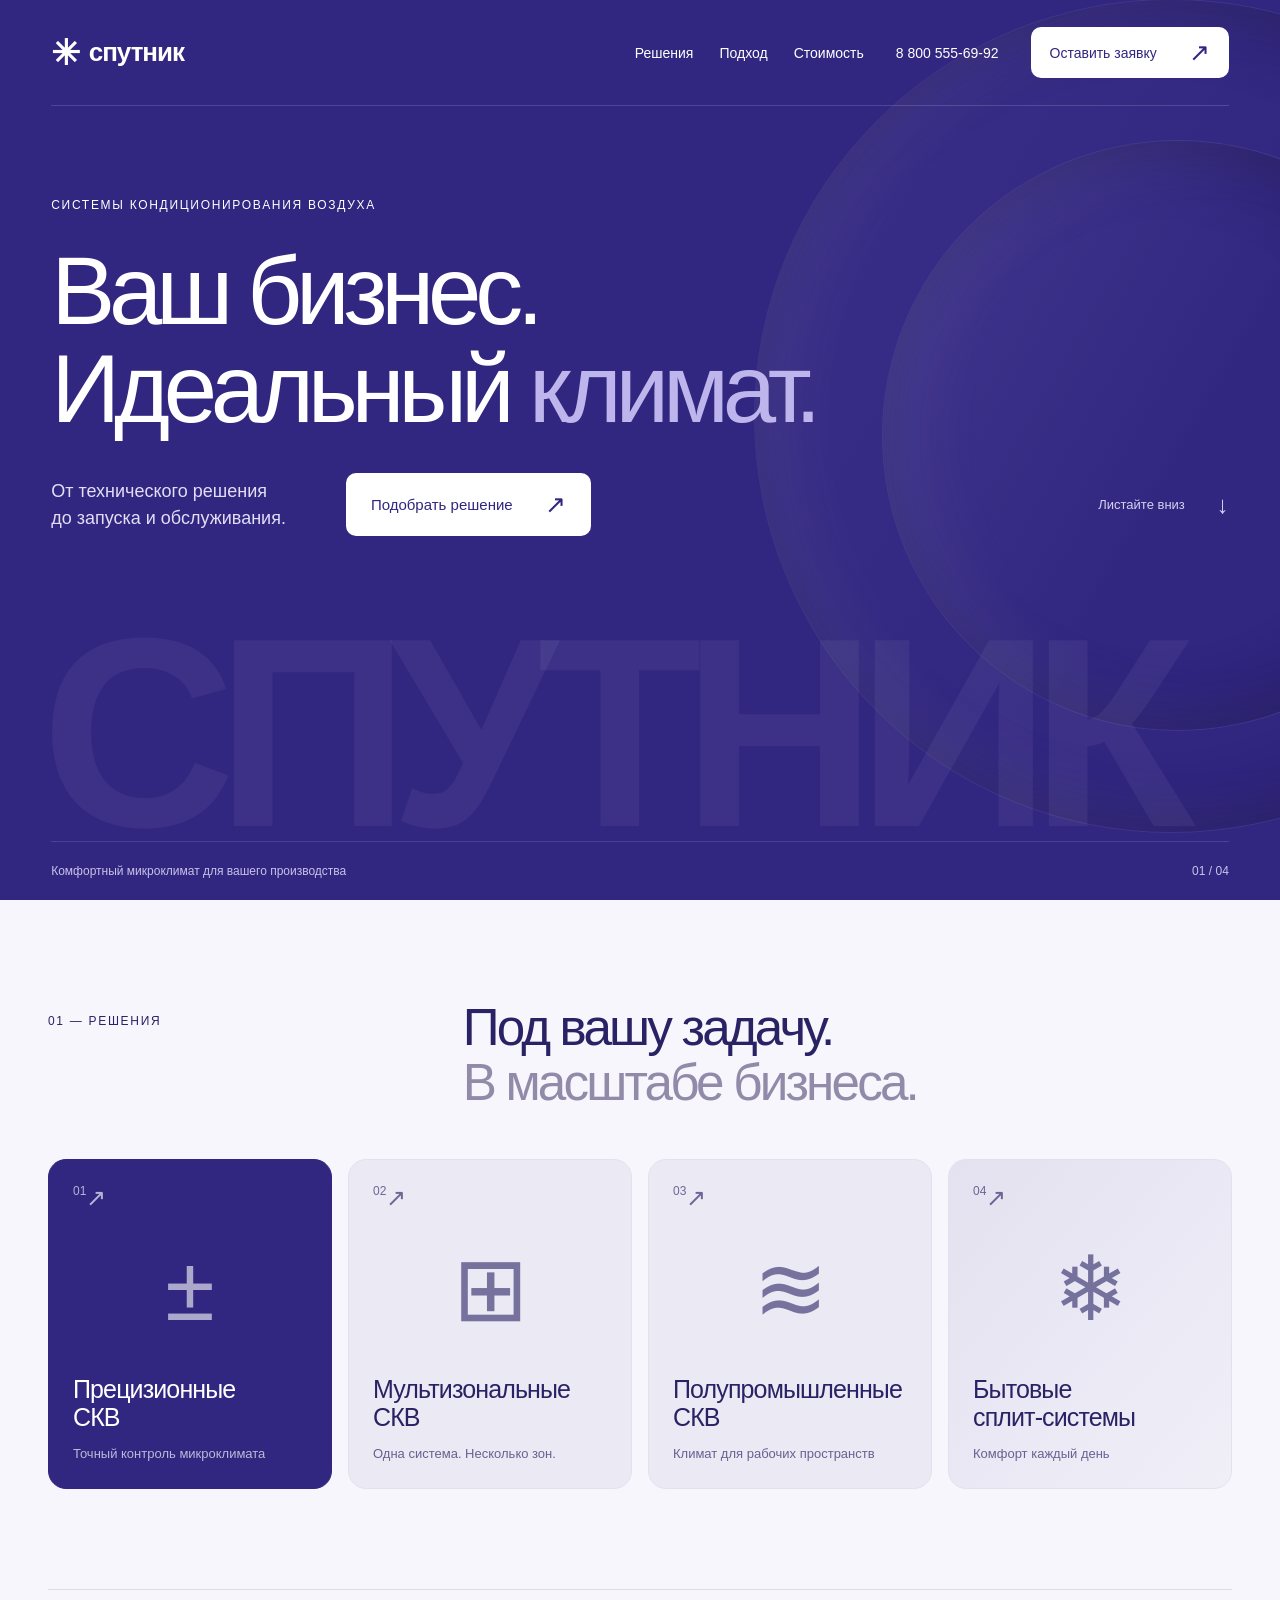
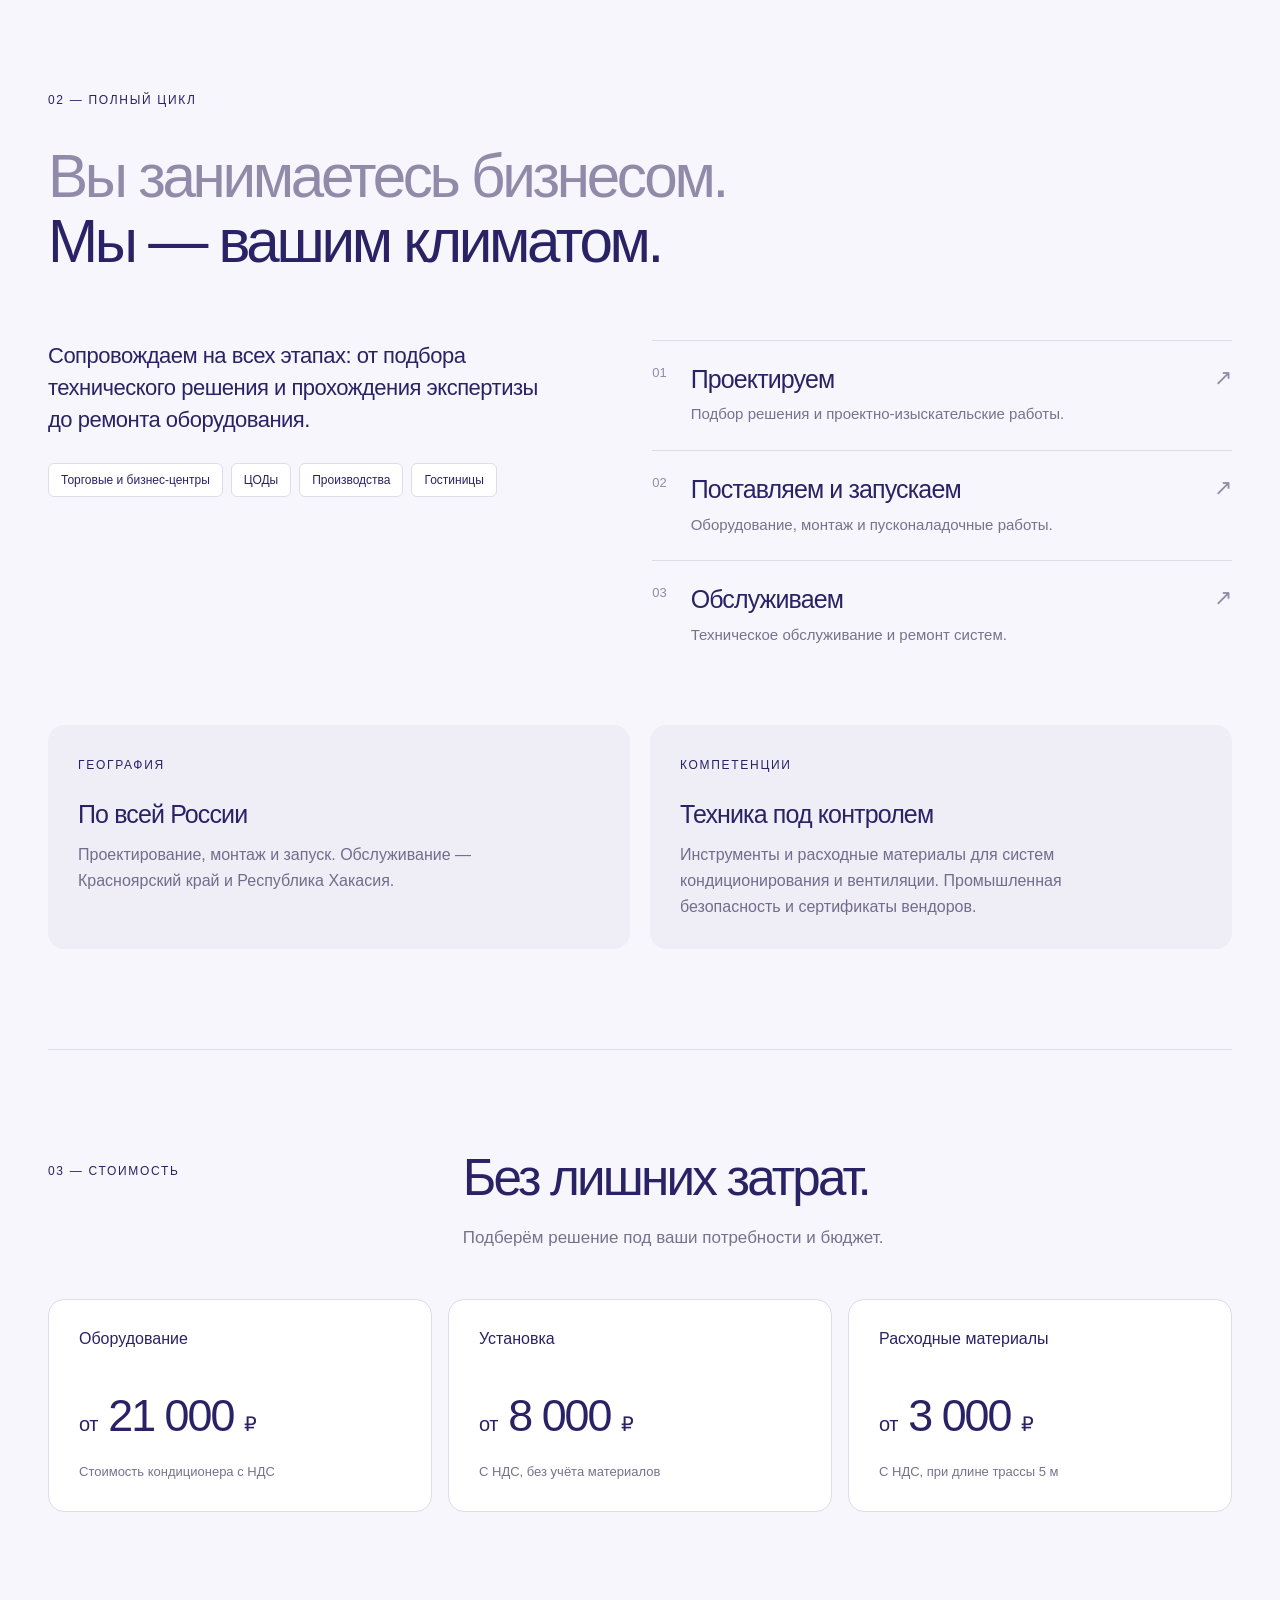
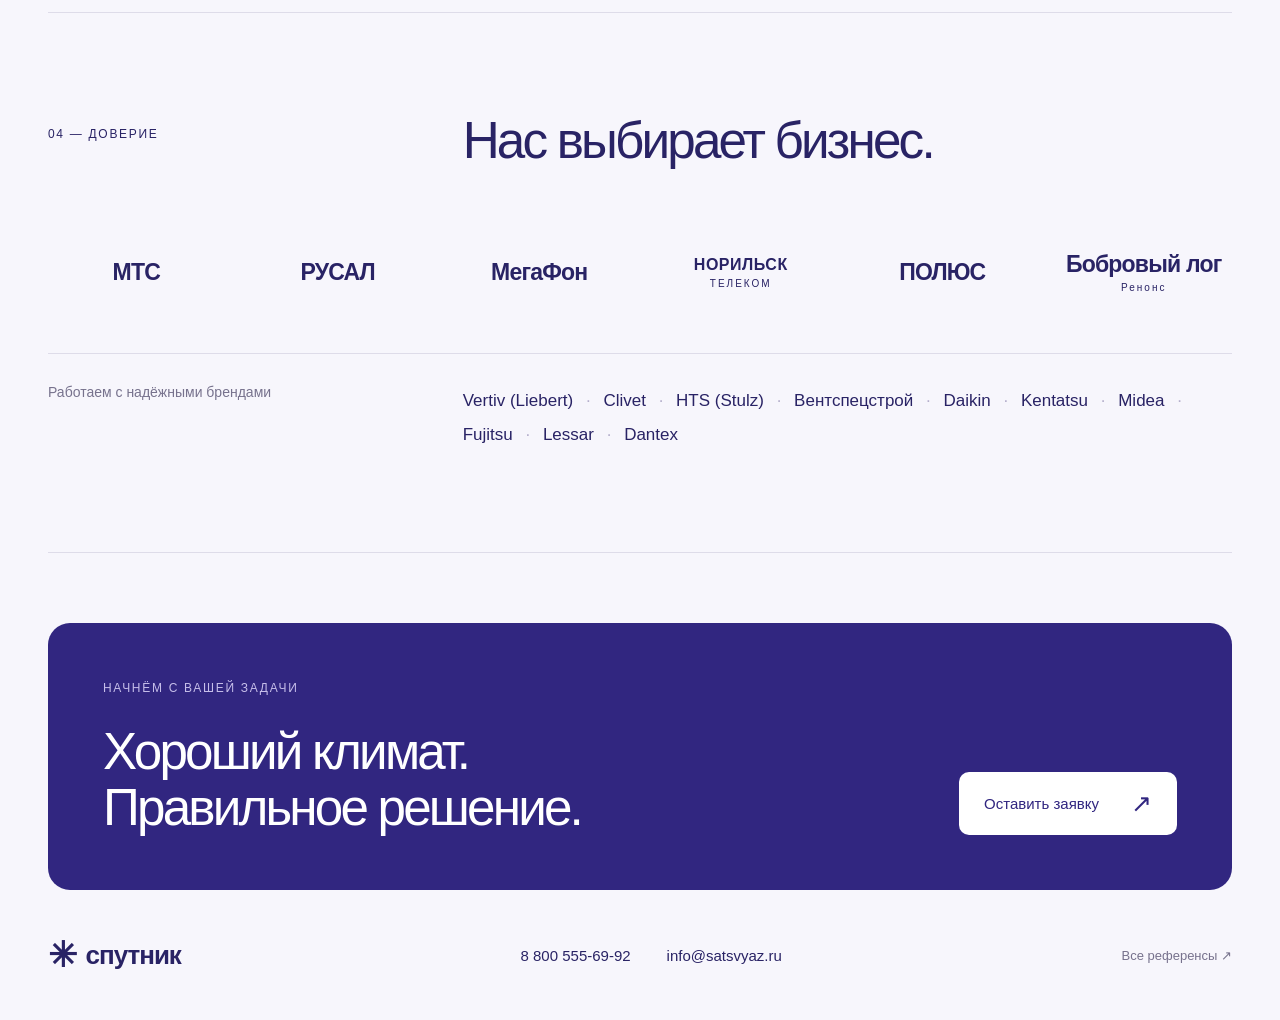
==== reference-1.html @ a4dc2eed "1" ====
<!doctype html>
<html lang="ru">
<head>
  <meta charset="utf-8">
  <meta name="viewport" content="width=device-width, initial-scale=1">
  <meta name="description" content="Спутник — системы кондиционирования для бизнеса. Подбор, проектирование, поставка, монтаж и обслуживание.">
  <title>Спутник — климат для вашего бизнеса</title>
  <link rel="stylesheet" href="reference-1.css">
  <script src="reference-1.js" defer></script>
</head>
<body>
  <div class="scroll-progress" aria-hidden="true"></div>
  <section class="hero" id="top">
    <div class="orb orb-one" aria-hidden="true"></div><div class="orb orb-two" aria-hidden="true"></div>
    <header class="header">
      <a class="logo" href="#top" aria-label="Спутник — начало">✳ <span>спутник</span></a>
      <nav aria-label="Основная навигация"><a href="#solutions">Решения</a><a href="#approach">Подход</a><a href="#prices">Стоимость</a></nav>
      <a class="header-phone" href="tel:88005556992">8 800 555-69-92</a>
      <button class="button button-light header-cta" data-inquiry>Оставить заявку <span>↗</span></button>
    </header>
    <div class="hero-content">
      <div class="eyebrow hero-enter">СИСТЕМЫ КОНДИЦИОНИРОВАНИЯ ВОЗДУХА</div>
      <h1 class="hero-enter">Ваш бизнес.<br>Идеальный <em>климат.</em></h1>
      <div class="hero-bottom hero-enter"><p>От технического решения<br>до запуска и обслуживания.</p><button class="button button-light" data-inquiry>Подобрать решение <span>↗</span></button><a class="scroll-link" href="#solutions">Листайте вниз <span>↓</span></a></div>
    </div>
    <div class="hero-word" aria-hidden="true">СПУТНИК</div>
    <div class="hero-caption"><span>Комфортный микроклимат для вашего производства</span><span>01 / 04</span></div>
  </section>
  <main class="container">
    <section class="section solutions" id="solutions">
      <div class="section-heading reveal"><span class="eyebrow">01 — РЕШЕНИЯ</span><h2>Под вашу задачу.<br><span class="muted">В масштабе бизнеса.</span></h2></div>
      <div class="solutions-grid">
        <button class="solution solution-dark reveal" data-inquiry data-topic="Прецизионные СКВ"><span class="card-top">01 <span>↗</span></span><div class="system-symbol" aria-hidden="true">±</div><div><h3>Прецизионные<br>СКВ</h3><p>Точный контроль микроклимата</p></div></button>
        <button class="solution reveal" data-inquiry data-topic="Мультизональные СКВ"><span class="card-top">02 <span>↗</span></span><div class="system-symbol" aria-hidden="true">⊞</div><div><h3>Мультизональные<br>СКВ</h3><p>Одна система. Несколько зон.</p></div></button>
        <button class="solution reveal" data-inquiry data-topic="Полупромышленные СКВ"><span class="card-top">03 <span>↗</span></span><div class="system-symbol" aria-hidden="true">≋</div><div><h3>Полупромышленные<br>СКВ</h3><p>Климат для рабочих пространств</p></div></button>
        <button class="solution solution-soft reveal" data-inquiry data-topic="Бытовые сплит-системы"><span class="card-top">04 <span>↗</span></span><div class="system-symbol" aria-hidden="true">❄</div><div><h3>Бытовые<br>сплит-системы</h3><p>Комфорт каждый день</p></div></button>
      </div>
    </section>
    <section class="section approach" id="approach">
      <span class="eyebrow reveal">02 — ПОЛНЫЙ ЦИКЛ</span>
      <h2 class="statement reveal"><span class="muted">Вы занимаетесь бизнесом.</span><br>Мы — вашим климатом.</h2>
      <div class="approach-grid">
        <div class="approach-intro reveal"><p>Сопровождаем на всех этапах: от подбора технического решения и прохождения экспертизы до ремонта оборудования.</p><div class="tags"><span>Торговые и бизнес-центры</span><span>ЦОДы</span><span>Производства</span><span>Гостиницы</span></div></div>
        <div class="steps">
          <div class="step reveal"><span>01</span><div><h3>Проектируем</h3><p>Подбор решения и проектно-изыскательские работы.</p></div><span>↗</span></div>
          <div class="step reveal"><span>02</span><div><h3>Поставляем и запускаем</h3><p>Оборудование, монтаж и пусконаладочные работы.</p></div><span>↗</span></div>
          <div class="step reveal"><span>03</span><div><h3>Обслуживаем</h3><p>Техническое обслуживание и ремонт систем.</p></div><span>↗</span></div>
        </div>
      </div>
      <div class="facts-grid"><article class="fact reveal"><span class="eyebrow">ГЕОГРАФИЯ</span><h3>По всей России</h3><p>Проектирование, монтаж и запуск. Обслуживание — Красноярский край и Республика Хакасия.</p></article><article class="fact reveal"><span class="eyebrow">КОМПЕТЕНЦИИ</span><h3>Техника под контролем</h3><p>Инструменты и расходные материалы для систем кондиционирования и вентиляции. Промышленная безопасность и сертификаты вендоров.</p></article></div>
    </section>
    <section class="section prices" id="prices">
      <div class="section-heading reveal"><span class="eyebrow">03 — СТОИМОСТЬ</span><div><h2>Без лишних затрат.</h2><p class="section-description">Подберём решение под ваши потребности и бюджет.</p></div></div>
      <div class="price-grid"><article class="price-card reveal"><span>Оборудование</span><h3><small>от</small> 21 000 <small>₽</small></h3><p>Стоимость кондиционера с НДС</p></article><article class="price-card reveal"><span>Установка</span><h3><small>от</small> 8 000 <small>₽</small></h3><p>С НДС, без учёта материалов</p></article><article class="price-card reveal"><span>Расходные материалы</span><h3><small>от</small> 3 000 <small>₽</small></h3><p>С НДС, при длине трассы 5 м</p></article></div>
    </section>
    <section class="section trust">
      <div class="section-heading reveal"><span class="eyebrow">04 — ДОВЕРИЕ</span><h2>Нас выбирает бизнес.</h2></div>
      <div class="clients reveal" aria-label="Наши клиенты"><span>МТС</span><span>РУСАЛ</span><span>МегаФон</span><span>НОРИЛЬСК<small>ТЕЛЕКОМ</small></span><span>ПОЛЮС</span><span>Бобровый лог<small>Ренонс</small></span></div>
      <div class="brands reveal"><p>Работаем с надёжными брендами</p><div>Vertiv (Liebert) <i>·</i> Clivet <i>·</i> HTS (Stulz) <i>·</i> Вентспецстрой <i>·</i> Daikin <i>·</i> Kentatsu <i>·</i> Midea <i>·</i> Fujitsu <i>·</i> Lessar <i>·</i> Dantex</div></div>
    </section>
    <section class="contact reveal"><div><span class="eyebrow">НАЧНЁМ С ВАШЕЙ ЗАДАЧИ</span><h2>Хороший климат.<br>Правильное решение.</h2></div><button class="button button-light" data-inquiry>Оставить заявку <span>↗</span></button></section>
    <footer><a class="logo" href="#top">✳ <span>спутник</span></a><div><a href="tel:88005556992">8 800 555-69-92</a><a href="mailto:info@satsvyaz.ru">info@satsvyaz.ru</a></div><a class="back" href="index.html">Все референсы ↗</a></footer>
  </main>
  <dialog id="inquiry" aria-labelledby="form-title">
    <button class="close-modal" aria-label="Закрыть форму">×</button>
    <span class="eyebrow">СПУТНИК / ОБРАТНАЯ СВЯЗЬ</span><h2 id="form-title">Обсудим<br>вашу задачу.</h2>
    <p class="form-intro">Оставьте контакты и расскажите, какое решение вам нужно.</p>
    <form id="inquiry-form">
      <label>Ваше имя<input name="name" autocomplete="name" required maxlength="80" placeholder="Как к вам обращаться"></label>
      <label>Телефон<input name="phone" type="tel" autocomplete="tel" required pattern="[+0-9()\s\-]{10,25}" maxlength="25" placeholder="+7 (___) ___-__-__" title="Введите телефон: от 10 до 25 символов, цифры, пробелы, +, скобки или дефис"></label>
      <label>Задача<textarea name="message" rows="2" maxlength="2000" placeholder="Тип объекта, площадь, пожелания"></textarea></label>
      <button class="button button-purple" type="submit">Подготовить заявку <span>↗</span></button>
      <p class="form-note">Откроется почтовая программа с заявкой на info@satsvyaz.ru. Отправьте письмо, чтобы передать её нам.</p>
      <p id="form-status" role="status"></p>
    </form>
  </dialog>
</body>
</html>
---- reference-1.css ----
@font-face{font-family:Helvetica Rus;src:local('HelveticaNeueCyr'),local('Helvetica Neue'),local('Helvetica');font-weight:100 900;font-display:swap}
:root{--blue:#312680;--ink:#292365;--muted:#918ba9;--paper:#f7f6fc;--line:#dedce9;--ease:cubic-bezier(.22,1,.36,1);font-family:'Helvetica Rus',Helvetica,Arial,sans-serif;color:var(--ink);background:var(--paper);font-synthesis:weight}
*{box-sizing:border-box}html{scroll-behavior:smooth;scroll-padding-top:30px}body{margin:0}button,input,textarea{font:inherit}button,a{-webkit-tap-highlight-color:transparent}button{cursor:pointer}a{color:inherit;text-decoration:none}button{color:inherit}h1,h2,h3,p{margin:0}button:focus-visible,a:focus-visible{outline:3px solid #a79be8;outline-offset:6px}::selection{background:#cac3f0;color:var(--blue)}.scroll-progress{position:fixed;inset:0 auto auto 0;height:3px;background:#ada0f9;width:100%;transform:scaleX(0);transform-origin:left;z-index:10;pointer-events:none}.hero{position:relative;isolation:isolate;overflow:hidden;background:var(--blue);color:white;min-height:850px;min-height:max(850px,100svh);padding:0 4vw;display:flex;flex-direction:column}.header{display:flex;align-items:center;gap:32px;padding:27px 0;border-bottom:1px solid #ffffff26;position:relative;z-index:2}.logo{display:inline-flex;align-items:center;gap:10px;font-size:35px;font-weight:700;letter-spacing:-1.5px}.logo>span{font-size:26px;letter-spacing:-1px}.header nav{display:flex;gap:26px;margin-left:auto;font-size:14px}.header nav a{transition:opacity .2s}.header nav a:hover{opacity:.6}.header-phone{font-size:14px;white-space:nowrap}.button{display:inline-flex;align-items:center;justify-content:space-between;gap:32px;min-height:58px;padding:18px 24px;border-radius:10px;border:1px solid transparent;font-size:15px;font-weight:500;transition:transform .4s var(--ease),box-shadow .4s,background .4s}.button span{font-size:25px;line-height:1;transition:transform .4s var(--ease)}.button:hover{transform:translateY(-3px);box-shadow:0 10px 30px #15103f20}.button:hover span{transform:translate(3px,-3px)}.button-light{background:#fff;color:var(--blue)}.button-purple{background:var(--blue);color:white}.header .button{min-height:46px;padding:12px 18px;font-size:14px}.hero-content{position:relative;z-index:1;padding:90px 0 40px}.eyebrow{font-size:12px;letter-spacing:1.7px;font-weight:500;line-height:1.6}.hero h1{font-size:clamp(64px,7.5vw,132px);font-weight:400;line-height:1.02;letter-spacing:-.065em;margin:27px 0 35px}.hero h1 em{font-style:normal;color:#beb5ed}.hero-bottom{display:flex;align-items:center;gap:60px}.hero-bottom p{font-size:18px;line-height:1.5;color:#e2def5}.scroll-link{display:flex;align-items:center;gap:32px;margin-left:auto;font-size:13px;color:#d6d0f0}.scroll-link span{font-size:24px}.hero-word{position:relative;margin:auto -.8vw -1.6vw;font-size:21.1vw;font-weight:700;line-height:.95;letter-spacing:-.075em;color:#ffffff0d;pointer-events:none;white-space:nowrap}.hero-caption{display:flex;justify-content:space-between;font-size:12px;padding:22px 0;color:#c9c2e8;border-top:1px solid #ffffff20}.orb{position:absolute;z-index:-1;border-radius:50%;pointer-events:none;box-shadow:inset 30px 0 70px #ddd8ff15,inset -20px 0 70px #08012470,0 0 0 1px #ffffff12;background:linear-gradient(120deg,#c7bbff12,transparent 55%);animation:float 16s ease-in-out infinite alternate}.orb-one{width:65vw;height:65vw;right:-24vw;top:0}.orb-two{width:46vw;height:46vw;right:-15vw;top:11vw;animation-delay:-8s}.container{max-width:1440px;margin:auto;padding:0 48px}.section{padding:100px 0;border-bottom:1px solid var(--line)}.section-heading{display:grid;grid-template-columns:1fr 2fr;gap:30px;margin-bottom:48px;align-items:start}.section-heading>.eyebrow{padding-top:12px}h2{font-size:clamp(34px,4vw,58px);font-weight:400;letter-spacing:-.055em;line-height:1.08}.muted{color:var(--muted)}.solutions-grid{display:grid;grid-template-columns:repeat(4,1fr);gap:16px}.solution{text-align:left;background:#ebe9f3;border:1px solid #e4e1ef;border-radius:18px;padding:24px;min-width:0;min-height:330px;display:flex;flex-direction:column;justify-content:space-between;transition:transform .6s var(--ease),box-shadow .6s}.solution:hover{transform:translateY(-9px);box-shadow:0 18px 35px #31268015}.solution-dark{background:var(--blue);color:white;border-color:var(--blue)}.solution-soft{background:linear-gradient(130deg,#e4e1f0,#f0eff8)}.card-top{display:flex;justify-content:space-between;font-size:12px;opacity:.65}.card-top span{font-size:24px}.system-symbol{font-size:90px;font-weight:300;line-height:1;opacity:.6;margin:12px 0 20px;transition:transform .8s var(--ease);align-self:center}.solution:hover .system-symbol{transform:rotate(12deg) scale(1.1)}h3{font-weight:400;letter-spacing:-.035em;font-size:25px;line-height:1.15}.solution p{font-size:13px;opacity:.68;line-height:1.5;margin-top:12px}.statement{font-size:clamp(38px,4.7vw,68px);margin:35px 0 65px}.approach-grid{display:grid;grid-template-columns:1fr 1.15fr;gap:100px}.approach-intro>p{font-size:22px;line-height:1.45;letter-spacing:-.5px}.tags{display:flex;flex-wrap:wrap;gap:8px;margin-top:28px}.tags span{border:1px solid var(--line);border-radius:6px;background:white;padding:9px 12px;font-size:12px}.step{display:flex;gap:24px;padding:24px 0;border-top:1px solid var(--line)}.step>span{font-size:13px;color:var(--muted)}.step>span:last-child{margin-left:auto;font-size:22px}.step h3{font-size:25px}.step p{font-size:15px;color:#77728d;line-height:1.5;margin-top:10px}.facts-grid{display:grid;grid-template-columns:1fr 1fr;gap:20px;margin-top:55px}.fact{background:#efedf6;padding:30px;border-radius:16px}.fact h3{margin:24px 0 14px}.fact p{max-width:480px;color:#736d8c;font-size:16px;line-height:1.6}.section-description{color:#77728d;margin-top:20px;font-size:17px;line-height:1.5}.price-grid{display:grid;grid-template-columns:repeat(3,1fr);gap:16px}.price-card{padding:30px;background:white;border:1px solid var(--line);border-radius:16px}.price-card>span{font-size:16px}.price-card h3{font-size:clamp(34px,3.5vw,50px);letter-spacing:-2px;margin:42px 0 20px;white-space:nowrap}.price-card h3 small{font-size:20px;letter-spacing:-.5px;font-weight:400}.price-card p{font-size:13px;color:#77728d;line-height:1.5}.clients{display:grid;grid-template-columns:repeat(6,1fr);gap:25px;align-items:center;padding:35px 0 60px}.clients>span{text-align:center;font-size:23px;font-weight:700;letter-spacing:-.8px}.clients>span:nth-child(4){font-size:16px;letter-spacing:.5px}.clients small{display:block;font-size:10px;letter-spacing:2px;font-weight:400;margin-top:4px}.brands{border-top:1px solid var(--line);padding-top:30px;display:grid;grid-template-columns:1fr 2fr;gap:30px}.brands p{font-size:14px;color:#77728d}.brands>div{font-size:17px;line-height:2}.brands i{font-style:normal;color:#b5afcc;margin:0 8px}.contact{margin:70px 0 0;border-radius:22px;background:var(--blue);color:white;padding:55px;display:flex;align-items:flex-end;justify-content:space-between;gap:30px}.contact h2{margin-top:26px;font-size:clamp(32px,4vw,56px)}.contact .button{flex-shrink:0}.contact .eyebrow{color:#c6bee9}footer{padding:45px 0;display:flex;align-items:center;justify-content:space-between;gap:30px}footer>div{display:flex;gap:36px;font-size:15px}.back{font-size:13px;color:#77728d}dialog{color:var(--ink);border:1px solid var(--line);border-radius:22px;background:var(--paper);padding:42px;width:min(540px,calc(100% - 28px));max-height:90svh;overflow:auto;box-shadow:0 30px 100px #160e5240}dialog[open]{animation:modal-in .4s var(--ease)}dialog::backdrop{background:#17123580;backdrop-filter:blur(8px)}.close-modal{position:absolute;right:16px;top:14px;background:#e9e6f2;border:0;width:36px;height:36px;border-radius:50%;font-size:26px}.close-modal:hover{background:#d8d2e9}dialog h2{margin-top:26px;font-size:48px}.form-intro{font-size:15px;line-height:1.5;color:#79728d;margin:18px 0 26px}form label{display:block;font-size:13px;margin-top:18px}input,textarea{width:100%;display:block;border:1px solid #d9d5e5;background:white;border-radius:8px;padding:14px;margin-top:8px;color:var(--ink);font-size:16px;resize:vertical}input:focus,textarea:focus{outline:2px solid #a79be8;outline-offset:2px}form .button{width:100%;margin-top:22px}.form-note,#form-status{font-size:12px;line-height:1.5;color:#77728d;margin-top:14px}#form-status{color:var(--blue)}body.modal-open{overflow:hidden}.reveal{transition:opacity .8s var(--ease),translate .8s var(--ease)}.reveal.pending{opacity:0;translate:0 25px}.hero-enter{animation:enter 1s var(--ease) both}.hero h1.hero-enter{animation-delay:.12s}.hero-bottom.hero-enter{animation-delay:.24s}@keyframes enter{from{opacity:0;transform:translateY(28px)}to{opacity:1;transform:translateY(0)}}@keyframes modal-in{from{opacity:0;transform:translateY(20px) scale(.97)}to{opacity:1;transform:translateY(0) scale(1)}}@keyframes float{from{transform:translateY(-20px) rotate(-12deg)}to{transform:translateY(25px) rotate(12deg)}}
@media(min-width:1800px){.hero-content{padding-top:110px}.hero h1{font-size:145px}.hero-word{font-size:20.8vw}}
@media(max-width:1100px){.header{gap:22px}.header nav{display:none}.header-phone{margin-left:auto}.hero-bottom{gap:30px}.solutions-grid{grid-template-columns:repeat(2,1fr)}.solution{min-height:320px}.approach-grid{gap:45px}.clients{grid-template-columns:repeat(3,1fr);row-gap:40px}.price-card{padding:22px}.price-card h3{font-size:36px}.contact{padding:36px}footer>div{flex-direction:column;gap:10px}}
@media(max-width:700px){.hero{padding:0 22px;min-height:max(760px,100svh)}.header{padding:20px 0;gap:15px}.logo{font-size:30px}.logo>span{font-size:22px}.header-phone{display:none}.header .button{margin-left:auto;font-size:12px;gap:12px;padding:10px 12px}.hero-content{padding-top:80px}.hero .eyebrow{font-size:10px;letter-spacing:1px;max-width:230px}.hero h1{font-size:clamp(48px,10.5vw,73px);margin:25px 0 30px;letter-spacing:-.065em}.hero-bottom{flex-wrap:wrap;gap:27px}.hero-bottom p{font-size:16px;width:100%}.hero-bottom .button{min-height:54px}.scroll-link{font-size:0;gap:0}.scroll-link span{font-size:25px}.hero-word{margin-top:auto;font-size:20.4vw;padding-top:35px}.hero-caption{font-size:10px;gap:20px;line-height:1.5}.hero-caption>span:first-child{max-width:220px}.orb-one{width:130vw;height:130vw;right:-85vw;top:100px}.orb-two{width:95vw;height:95vw;right:-67vw;top:160px}.container{padding:0 22px}.section{padding:64px 0}.section-heading{grid-template-columns:1fr;gap:20px;margin-bottom:30px}h2{font-size:36px}.solutions-grid{gap:10px}.solution{padding:18px;min-height:280px;border-radius:13px}.solution h3{font-size:20px;overflow-wrap:anywhere}.solution p{font-size:12px}.system-symbol{font-size:68px}.statement{font-size:39px;margin:25px 0 35px}.approach-grid{grid-template-columns:1fr;gap:32px}.approach-intro>p{font-size:19px}.step h3{font-size:23px}.facts-grid{grid-template-columns:1fr;margin-top:30px;gap:12px}.fact{padding:24px}.price-grid{grid-template-columns:1fr;gap:12px}.price-card{padding:25px}.price-card h3{font-size:46px;margin:24px 0 16px}.clients{grid-template-columns:repeat(2,1fr);padding:12px 0 35px;gap:35px 20px}.clients>span{font-size:22px}.brands{grid-template-columns:1fr;gap:16px}.brands>div{font-size:15px}.contact{margin-top:45px;padding:28px 24px;align-items:start;flex-direction:column;border-radius:16px}.contact h2{font-size:34px}.contact .button{width:100%}footer{flex-wrap:wrap;padding:35px 0;gap:25px}footer>div{font-size:14px}.back{width:100%;border-top:1px solid var(--line);padding-top:22px}dialog{padding:32px 24px}dialog h2{font-size:42px}dialog .eyebrow{font-size:10px}}
@media(prefers-reduced-motion:reduce){html{scroll-behavior:auto}*,*::before,*::after{animation:none!important;transition:none!important}.reveal.pending{opacity:1;translate:none}}
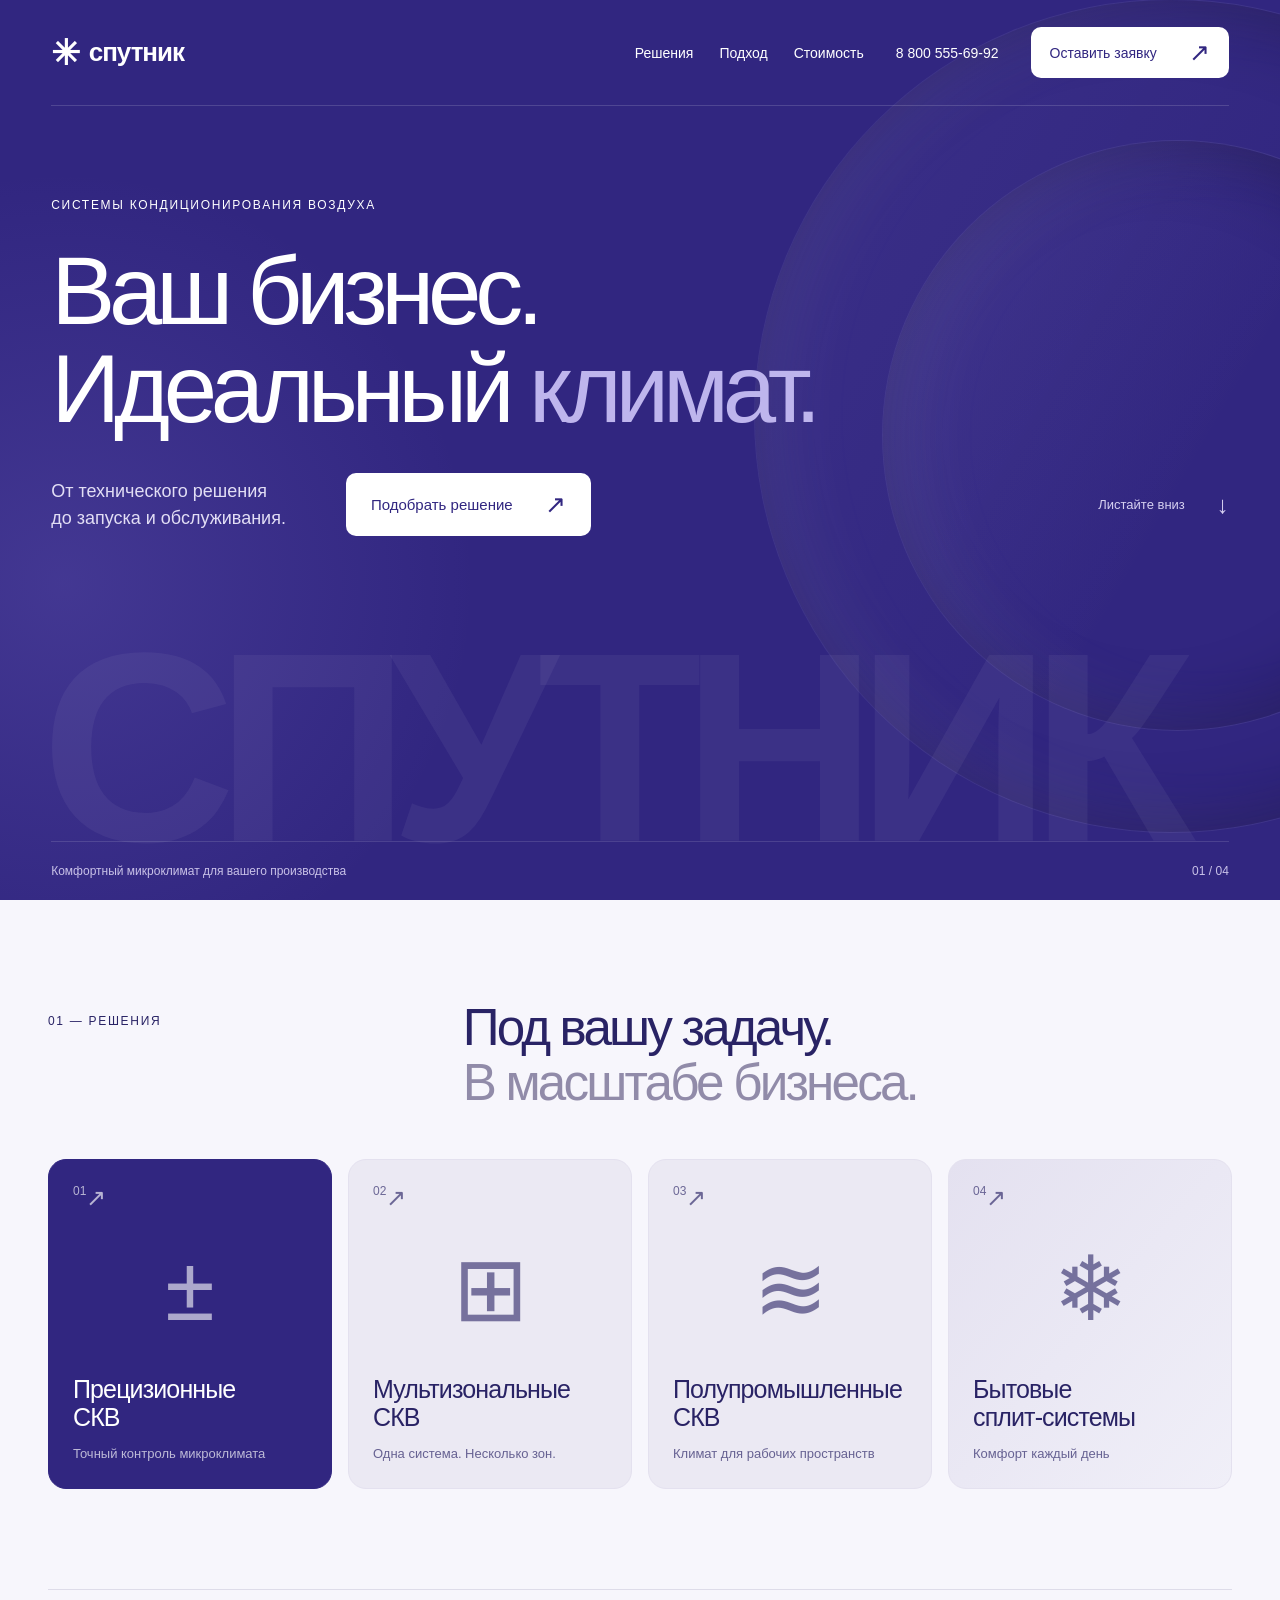
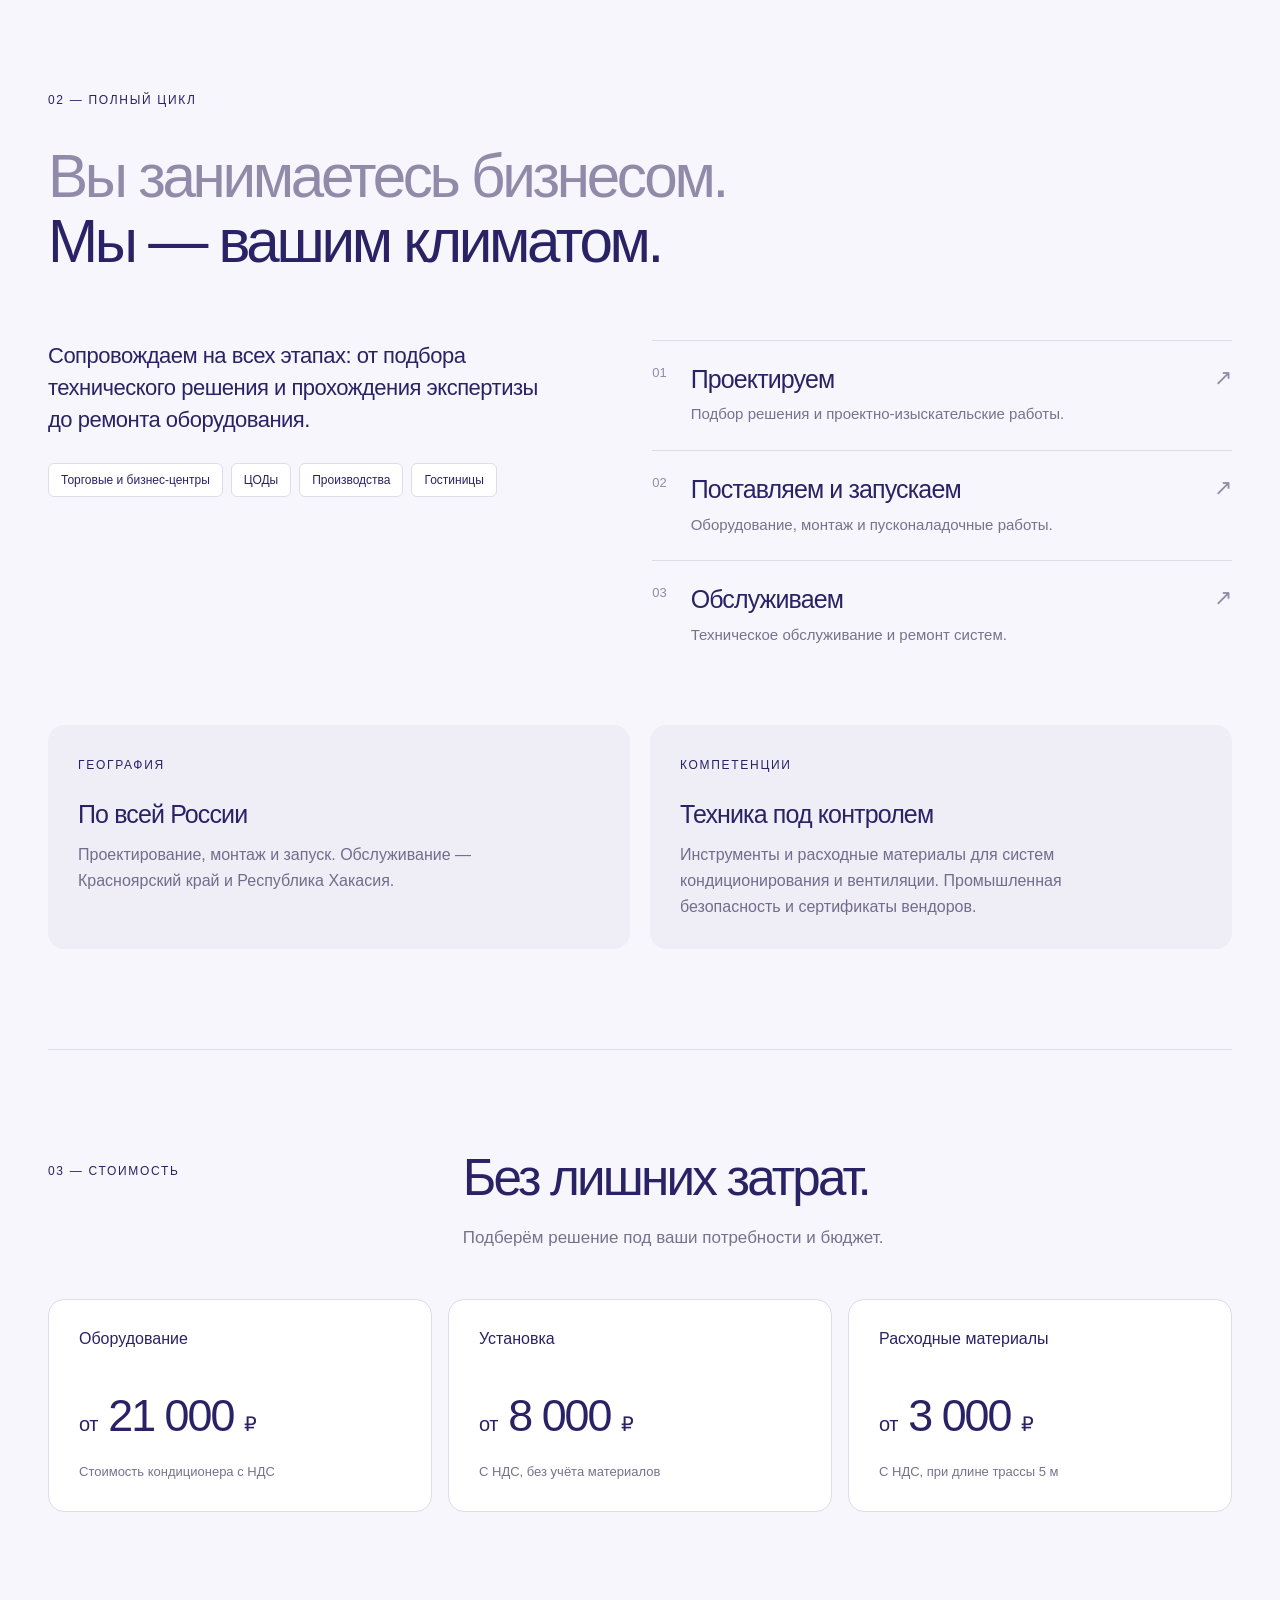
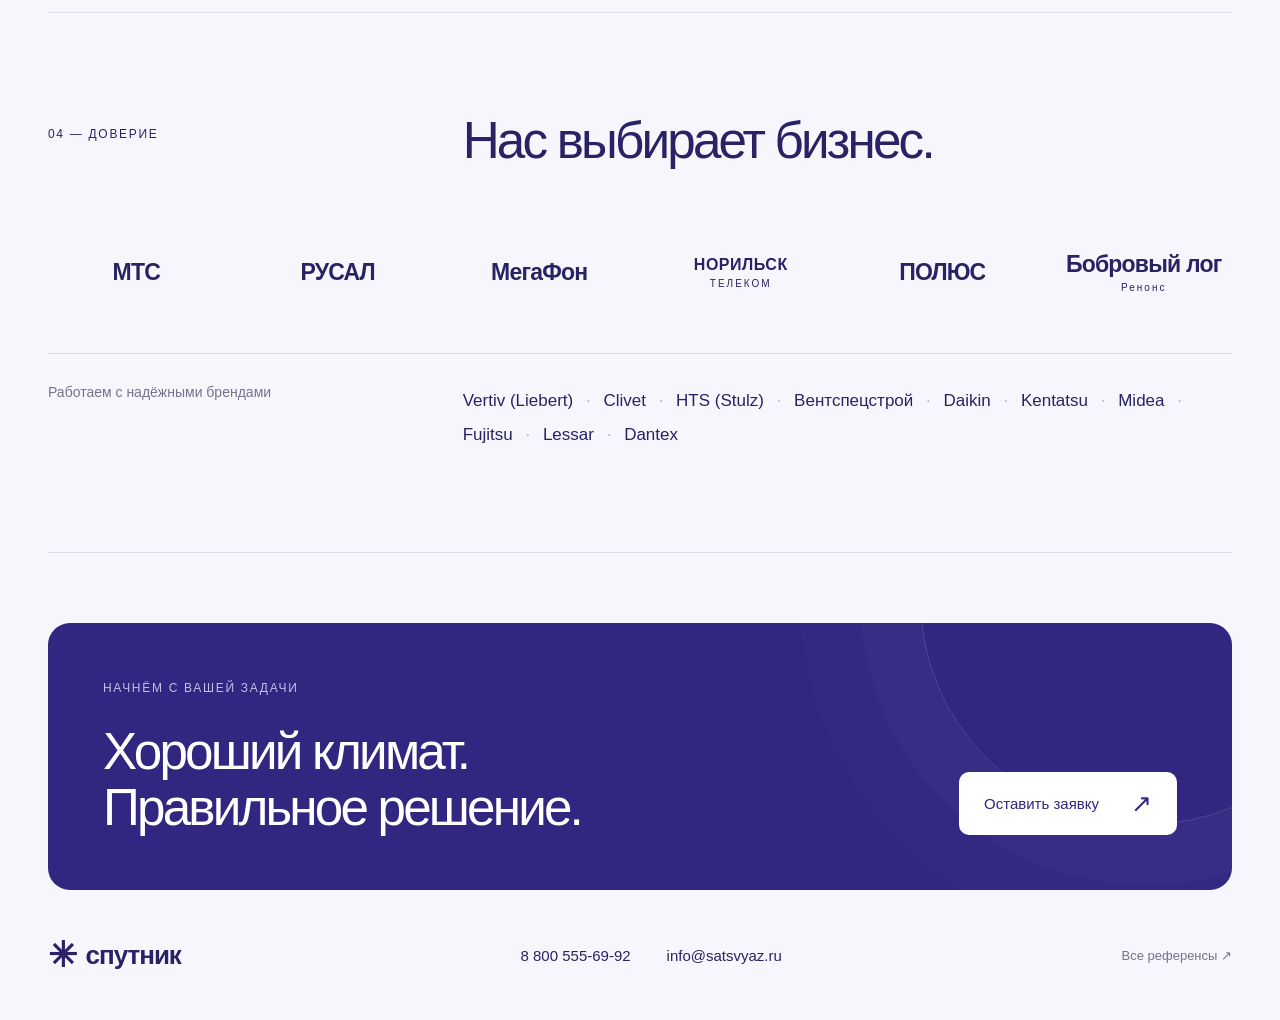
==== commit 4394eac0: "1" ====
--- a/reference-1.html
+++ b/reference-1.html
@@ -20,7 +20,7 @@
     </header>
     <div class="hero-content">
       <div class="eyebrow hero-enter">СИСТЕМЫ КОНДИЦИОНИРОВАНИЯ ВОЗДУХА</div>
-      <h1 class="hero-enter">Ваш бизнес.<br>Идеальный <em>климат.</em></h1>
+      <h1 class="hero-enter"><span class="headline-line"><span>Ваш бизнес.</span></span><span class="headline-line"><span>Идеальный <em>климат.</em></span></span></h1>
       <div class="hero-bottom hero-enter"><p>От технического решения<br>до запуска и обслуживания.</p><button class="button button-light" data-inquiry>Подобрать решение <span>↗</span></button><a class="scroll-link" href="#solutions">Листайте вниз <span>↓</span></a></div>
     </div>
     <div class="hero-word" aria-hidden="true">СПУТНИК</div>
--- a/reference-1.css
+++ b/reference-1.css
@@ -5,3 +5,54 @@
 @media(max-width:1100px){.header{gap:22px}.header nav{display:none}.header-phone{margin-left:auto}.hero-bottom{gap:30px}.solutions-grid{grid-template-columns:repeat(2,1fr)}.solution{min-height:320px}.approach-grid{gap:45px}.clients{grid-template-columns:repeat(3,1fr);row-gap:40px}.price-card{padding:22px}.price-card h3{font-size:36px}.contact{padding:36px}footer>div{flex-direction:column;gap:10px}}
 @media(max-width:700px){.hero{padding:0 22px;min-height:max(760px,100svh)}.header{padding:20px 0;gap:15px}.logo{font-size:30px}.logo>span{font-size:22px}.header-phone{display:none}.header .button{margin-left:auto;font-size:12px;gap:12px;padding:10px 12px}.hero-content{padding-top:80px}.hero .eyebrow{font-size:10px;letter-spacing:1px;max-width:230px}.hero h1{font-size:clamp(48px,10.5vw,73px);margin:25px 0 30px;letter-spacing:-.065em}.hero-bottom{flex-wrap:wrap;gap:27px}.hero-bottom p{font-size:16px;width:100%}.hero-bottom .button{min-height:54px}.scroll-link{font-size:0;gap:0}.scroll-link span{font-size:25px}.hero-word{margin-top:auto;font-size:20.4vw;padding-top:35px}.hero-caption{font-size:10px;gap:20px;line-height:1.5}.hero-caption>span:first-child{max-width:220px}.orb-one{width:130vw;height:130vw;right:-85vw;top:100px}.orb-two{width:95vw;height:95vw;right:-67vw;top:160px}.container{padding:0 22px}.section{padding:64px 0}.section-heading{grid-template-columns:1fr;gap:20px;margin-bottom:30px}h2{font-size:36px}.solutions-grid{gap:10px}.solution{padding:18px;min-height:280px;border-radius:13px}.solution h3{font-size:20px;overflow-wrap:anywhere}.solution p{font-size:12px}.system-symbol{font-size:68px}.statement{font-size:39px;margin:25px 0 35px}.approach-grid{grid-template-columns:1fr;gap:32px}.approach-intro>p{font-size:19px}.step h3{font-size:23px}.facts-grid{grid-template-columns:1fr;margin-top:30px;gap:12px}.fact{padding:24px}.price-grid{grid-template-columns:1fr;gap:12px}.price-card{padding:25px}.price-card h3{font-size:46px;margin:24px 0 16px}.clients{grid-template-columns:repeat(2,1fr);padding:12px 0 35px;gap:35px 20px}.clients>span{font-size:22px}.brands{grid-template-columns:1fr;gap:16px}.brands>div{font-size:15px}.contact{margin-top:45px;padding:28px 24px;align-items:start;flex-direction:column;border-radius:16px}.contact h2{font-size:34px}.contact .button{width:100%}footer{flex-wrap:wrap;padding:35px 0;gap:25px}footer>div{font-size:14px}.back{width:100%;border-top:1px solid var(--line);padding-top:22px}dialog{padding:32px 24px}dialog h2{font-size:42px}dialog .eyebrow{font-size:10px}}
 @media(prefers-reduced-motion:reduce){html{scroll-behavior:auto}*,*::before,*::after{animation:none!important;transition:none!important}.reveal.pending{opacity:1;translate:none}}
+/* Motion uses separate transform channels so reveal and hover never interrupt each other. */
+.reveal { transition: opacity 1.15s var(--ease) var(--reveal-delay,0ms), translate 1.4s var(--ease) var(--reveal-delay,0ms), transform .85s var(--ease), box-shadow .85s var(--ease); }
+.reveal.pending { translate: 0 54px; }
+.hero-enter { animation-duration: 1.6s; }
+.hero h1.hero-enter { animation: none; }
+.hero h1 .headline-line { display:block; overflow:hidden; padding-bottom:.1em; margin-bottom:-.1em; }
+.hero h1 .headline-line > span { display:block; animation:headline-rise 1.65s var(--ease) both; }
+.hero h1 .headline-line:nth-child(2) > span { animation-delay:.18s; }
+.hero-bottom.hero-enter { animation-delay:.45s; }
+.header { animation:enter 1.3s var(--ease) both; }
+.hero-word { animation:word-arrive 2.2s var(--ease) .25s both; translate:0 var(--word-y,0px); }
+.orb-one { animation:orbit-drift 19s ease-in-out infinite alternate; }
+.orb-two { animation:orbit-drift 14s ease-in-out -7s infinite alternate-reverse; }
+.hero::after { content:''; position:absolute; z-index:-1; width:70vw; height:70vw; left:-30vw; top:15%; border-radius:50%; background:radial-gradient(circle,#a193f329,transparent 65%); pointer-events:none; animation:light-drift 15s ease-in-out infinite alternate; }
+.scroll-link span { animation:scroll-cue 2.8s ease-in-out infinite; }
+.header nav a { position:relative; }
+.header nav a::after { content:''; position:absolute; left:0; right:0; bottom:-7px; height:1px; background:currentColor; transform:scaleX(0); transform-origin:left; transition:transform .65s var(--ease); }
+.header nav a:hover::after { transform:scaleX(1); }
+.button { position:relative; overflow:hidden; transition:transform .75s var(--ease), box-shadow .75s var(--ease), background .75s; }
+.button::after { content:''; position:absolute; inset:-100% -70%; background:linear-gradient(110deg,transparent 40%,#a598ee26 50%,transparent 60%); transform:translateX(-70%); transition:transform 1.1s var(--ease); pointer-events:none; }
+.button:hover::after { transform:translateX(70%); }
+.button span { transition:transform .75s var(--ease); }
+.solution .system-symbol { animation:symbol-drift 6s ease-in-out infinite; }
+.solution:nth-child(2) .system-symbol { animation-delay:-1.5s; }
+.solution:nth-child(3) .system-symbol { animation-delay:-3s; }
+.solution:nth-child(4) .system-symbol { animation-delay:-4.5s; }
+.solution .card-top span { transition:transform .75s var(--ease); }
+.solution:hover .card-top span { transform:rotate(45deg); }
+.solution:hover .system-symbol { transform:rotate(15deg) scale(1.14); }
+.price-card:hover, .fact:hover { transform:translateY(-6px); box-shadow:0 20px 40px #3126800b; }
+.step > div { transition:transform .75s var(--ease); }
+.step:hover > div { transform:translateX(8px); }
+.step > span:last-child { transition:transform .75s var(--ease); }
+.step:hover > span:last-child { transform:translate(4px,-4px); }
+.contact { position:relative; isolation:isolate; overflow:hidden; }
+.contact::before { content:''; position:absolute; z-index:-1; width:450px; height:450px; right:-140px; top:-250px; border:1px solid #ffffff25; border-radius:50%; box-shadow:0 0 0 60px #ffffff05,0 0 0 120px #ffffff03; animation:orbit-drift 12s ease-in-out infinite alternate; }
+dialog[open] { animation:modal-in .65s var(--ease); }
+dialog[open]::backdrop { animation:backdrop-in .65s ease both; }
+dialog.is-closing { animation:modal-out .3s ease both; }
+dialog.is-closing::backdrop { animation:backdrop-out .3s ease both; }
+@keyframes headline-rise { from { transform:translateY(110%); opacity:0; } to { transform:translateY(0); opacity:1; } }
+@keyframes word-arrive { from { opacity:0; transform:translateY(65px); } to { opacity:1; transform:translateY(0); } }
+@keyframes orbit-drift { from { transform:translate3d(-18px,-28px,0) rotate(-14deg) scale(.96); } to { transform:translate3d(18px,30px,0) rotate(16deg) scale(1.05); } }
+@keyframes light-drift { from { transform:translate3d(0,0,0); opacity:.45; } to { transform:translate3d(25vw,10%,0); opacity:1; } }
+@keyframes symbol-drift { 0%,100% { translate:0 -5px; } 50% { translate:0 6px; } }
+@keyframes scroll-cue { 0%,100% { transform:translateY(-3px); opacity:.6; } 50% { transform:translateY(7px); opacity:1; } }
+@keyframes backdrop-in { from { opacity:0; } to { opacity:1; } }
+@keyframes backdrop-out { to { opacity:0; } }
+@keyframes modal-out { to { opacity:0; transform:translateY(16px) scale(.98); } }
+@media(hover:hover) and (pointer:fine) { .solution:hover { transform:perspective(1000px) rotateX(var(--tilt-x,0deg)) rotateY(var(--tilt-y,0deg)) translateY(-9px); } }
+@media(prefers-reduced-motion:reduce) { *,*::before,*::after { animation:none!important; transition:none!important; } .reveal.pending { opacity:1; translate:none; } .hero-word { translate:none; } }
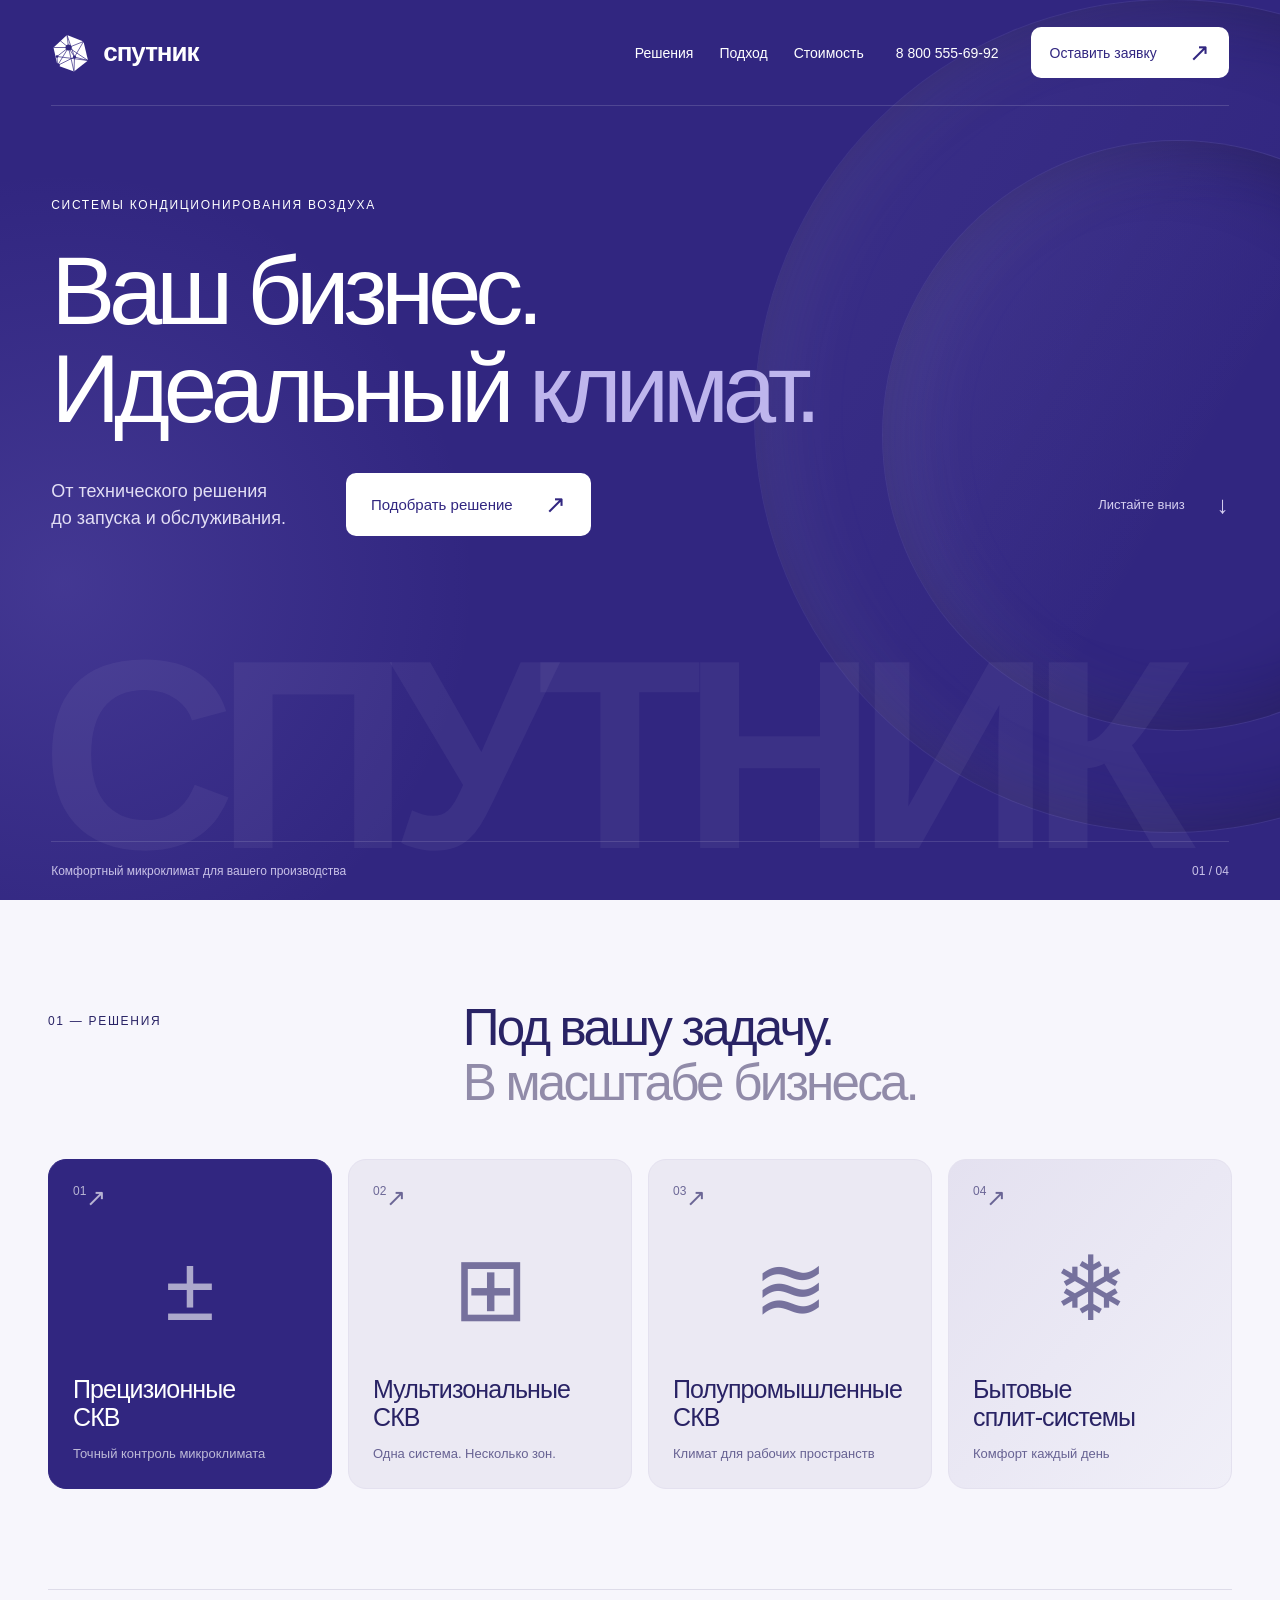
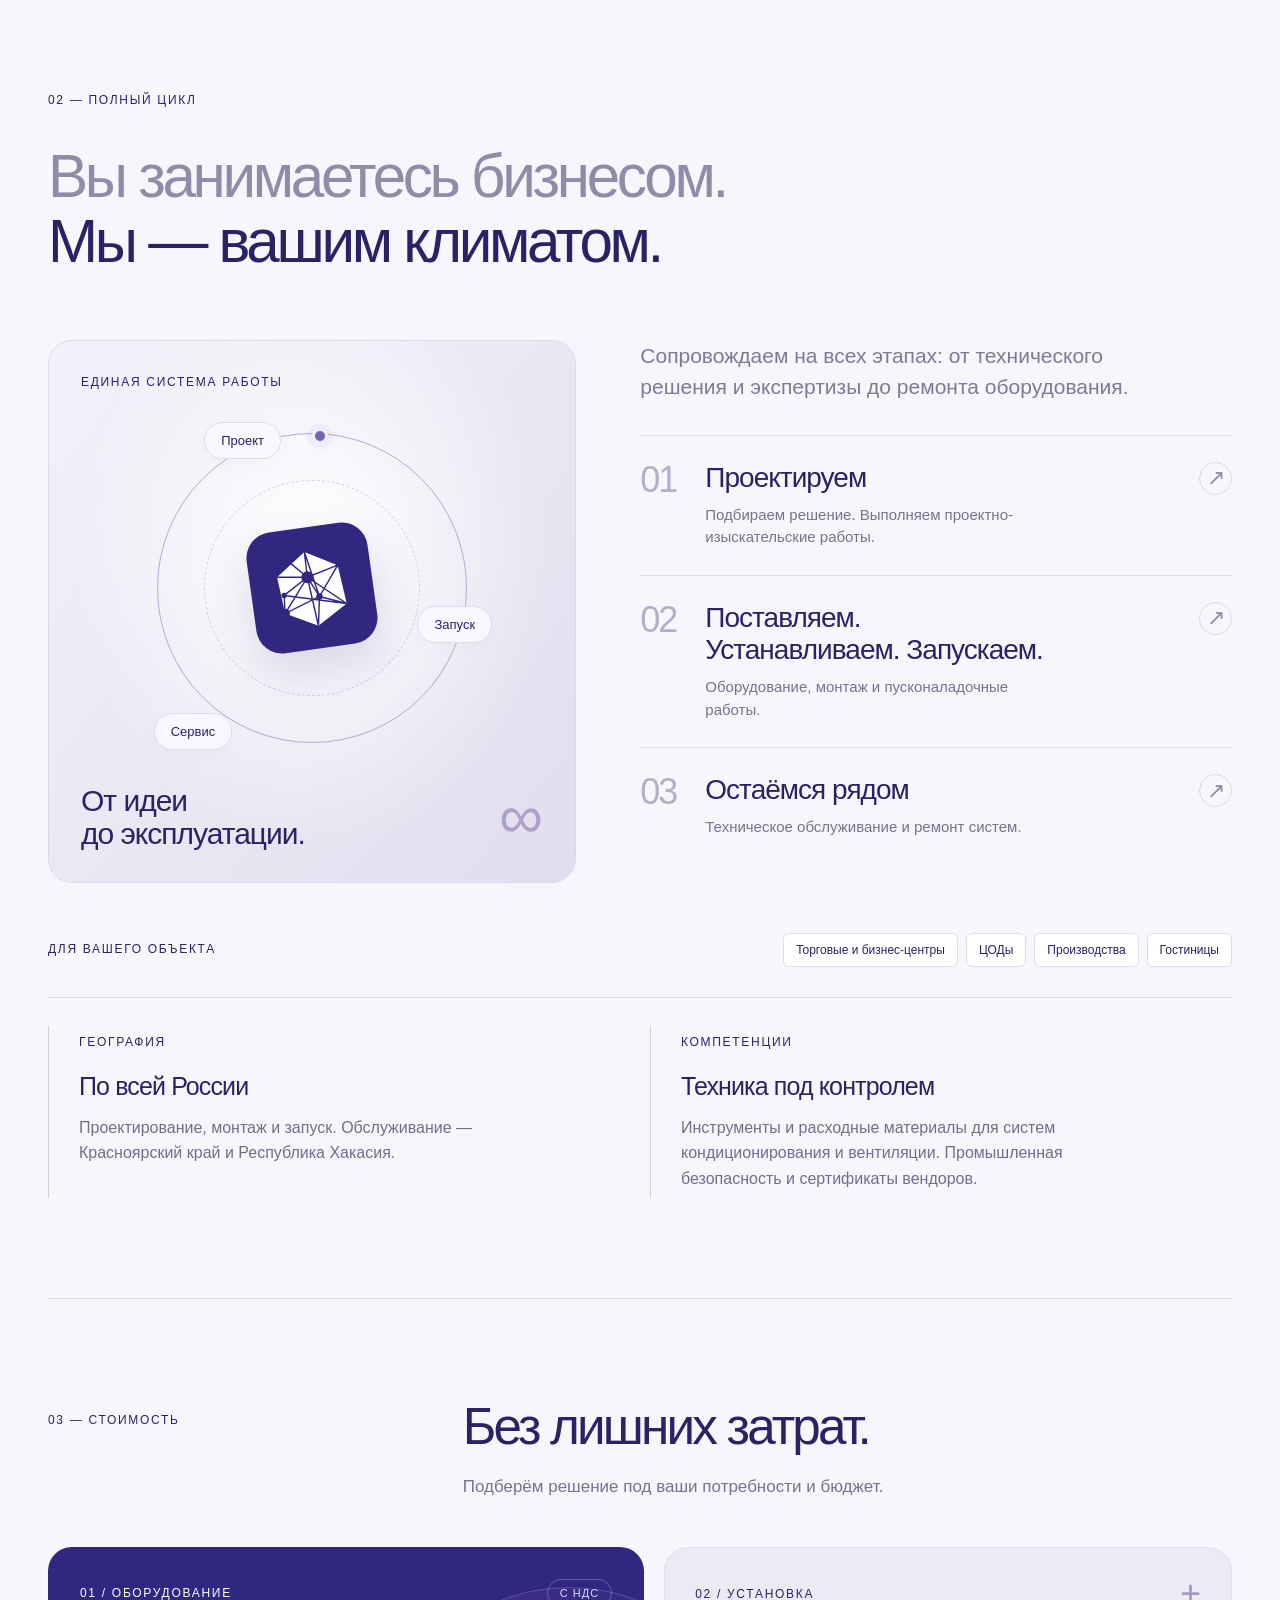
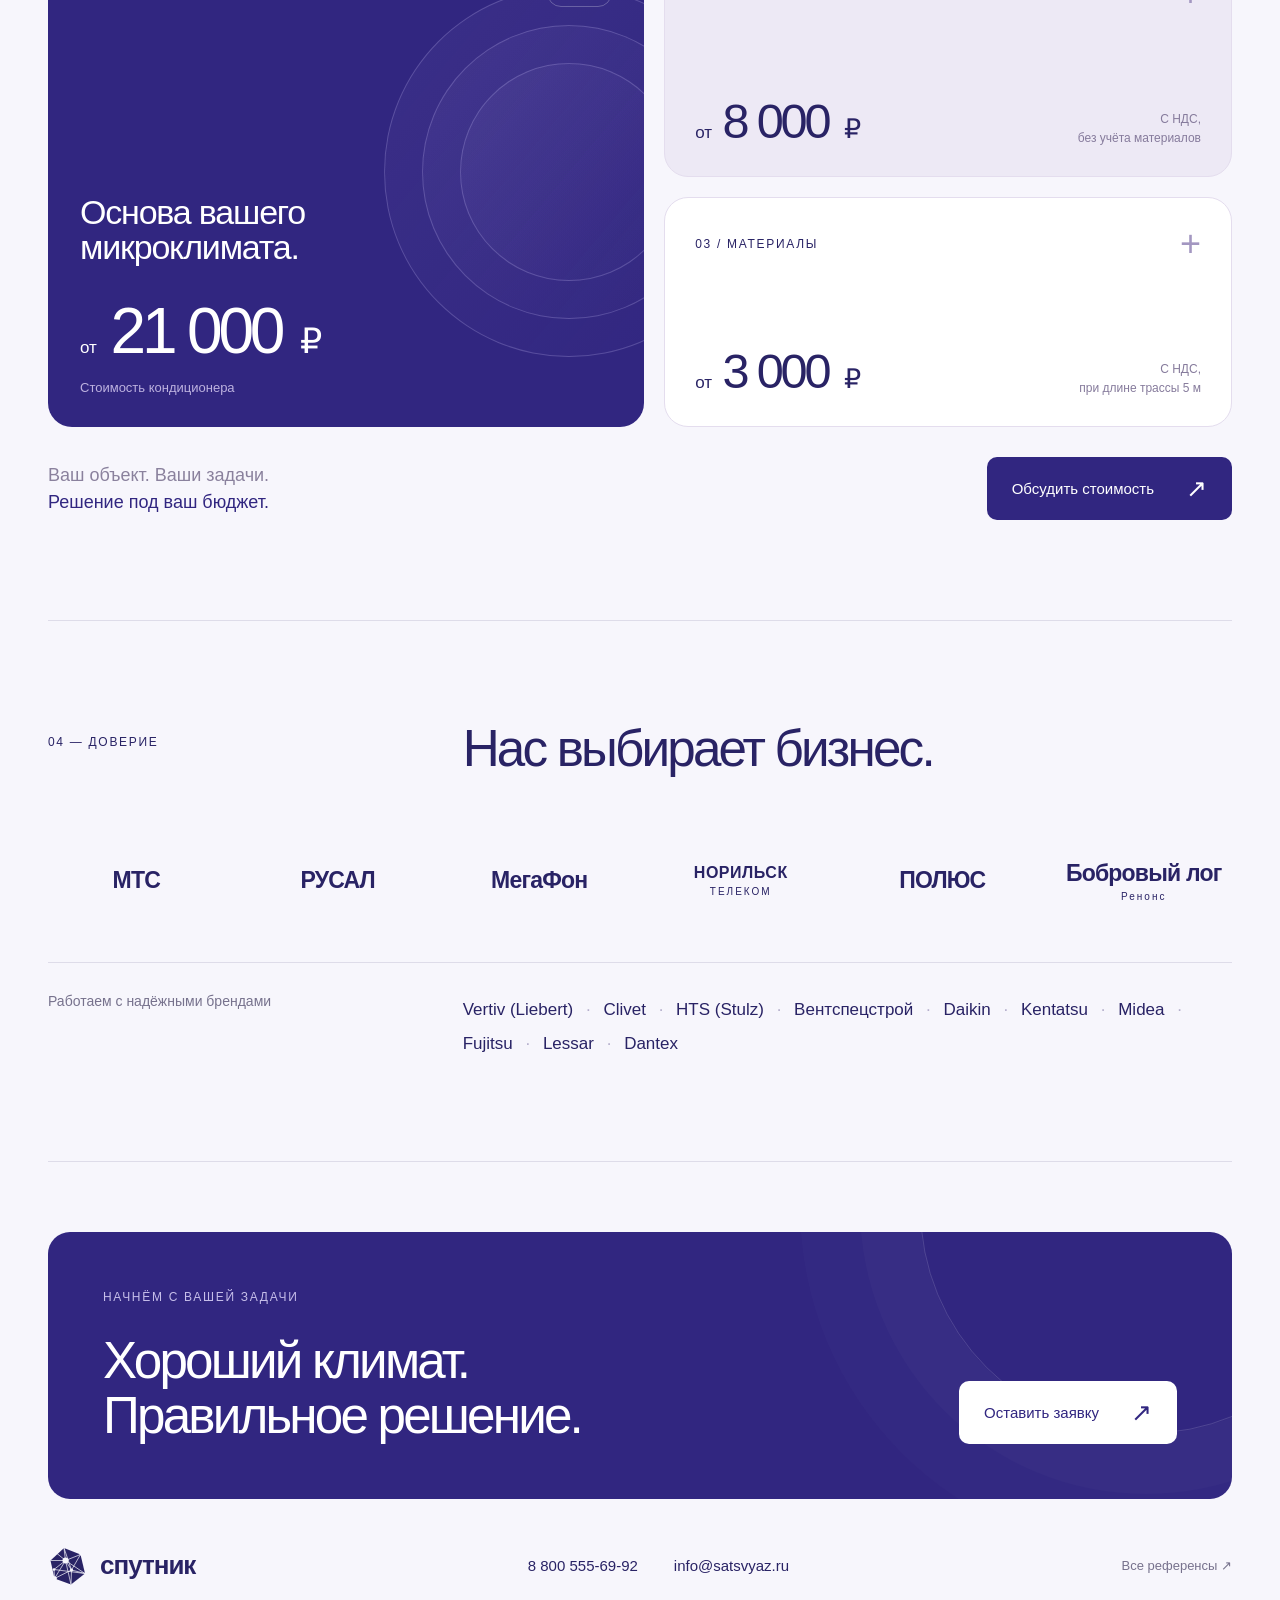
==== commit 612c8d4e: "1" ====
--- a/reference-1.html
+++ b/reference-1.html
@@ -13,7 +13,7 @@
   <section class="hero" id="top">
     <div class="orb orb-one" aria-hidden="true"></div><div class="orb orb-two" aria-hidden="true"></div>
     <header class="header">
-      <a class="logo" href="#top" aria-label="Спутник — начало">✳ <span>спутник</span></a>
+      <a class="logo" href="#top" aria-label="Спутник — начало"><svg class="brand-mark" viewBox="0 0 80 80" aria-hidden="true"><defs><mask id="mark-cut"><path fill="white" d="M32 4 65 17 74 55 46 77 13 65 5 29Z"/><g fill="none" stroke="black" stroke-width="1.4"><path d="m32 4 3 25 30-12-18 31 27 7-39-26-22 36 34-17-1 29M5 29l30 0 12 19-15-44M13 65l-1-18 23-18 11 48M12 47l62 8M18 15l17 14"/></g><g fill="black"><circle cx="35" cy="29" r="6"/><circle cx="47" cy="48" r="3.2"/><circle cx="12" cy="47" r="2.7"/><circle cx="13" cy="65" r="4.7"/><circle cx="65" cy="17" r="2"/></g></mask></defs><path fill="currentColor" mask="url(#mark-cut)" d="M0 0h80v80H0z"/></svg> <span>спутник</span></a>
       <nav aria-label="Основная навигация"><a href="#solutions">Решения</a><a href="#approach">Подход</a><a href="#prices">Стоимость</a></nav>
       <a class="header-phone" href="tel:88005556992">8 800 555-69-92</a>
       <button class="button button-light header-cta" data-inquiry>Оставить заявку <span>↗</span></button>
@@ -39,19 +39,38 @@
     <section class="section approach" id="approach">
       <span class="eyebrow reveal">02 — ПОЛНЫЙ ЦИКЛ</span>
       <h2 class="statement reveal"><span class="muted">Вы занимаетесь бизнесом.</span><br>Мы — вашим климатом.</h2>
-      <div class="approach-grid">
-        <div class="approach-intro reveal"><p>Сопровождаем на всех этапах: от подбора технического решения и прохождения экспертизы до ремонта оборудования.</p><div class="tags"><span>Торговые и бизнес-центры</span><span>ЦОДы</span><span>Производства</span><span>Гостиницы</span></div></div>
-        <div class="steps">
-          <div class="step reveal"><span>01</span><div><h3>Проектируем</h3><p>Подбор решения и проектно-изыскательские работы.</p></div><span>↗</span></div>
-          <div class="step reveal"><span>02</span><div><h3>Поставляем и запускаем</h3><p>Оборудование, монтаж и пусконаладочные работы.</p></div><span>↗</span></div>
-          <div class="step reveal"><span>03</span><div><h3>Обслуживаем</h3><p>Техническое обслуживание и ремонт систем.</p></div><span>↗</span></div>
+      <div class="cycle-layout">
+        <div class="cycle-visual reveal">
+          <span class="eyebrow">ЕДИНАЯ СИСТЕМА РАБОТЫ</span>
+          <div class="cycle-orbit" aria-hidden="true"><div class="orbit-track"></div><div class="orbit-track orbit-inner"></div><div class="orbit-runner"></div><div class="cycle-core"><svg class="brand-mark" viewBox="0 0 80 80" aria-hidden="true"><defs><mask id="mark-cut-cycle"><path fill="white" d="M32 4 65 17 74 55 46 77 13 65 5 29Z"/><g fill="none" stroke="black" stroke-width="1.4"><path d="m32 4 3 25 30-12-18 31 27 7-39-26-22 36 34-17-1 29M5 29l30 0 12 19-15-44M13 65l-1-18 23-18 11 48M12 47l62 8M18 15l17 14"/></g><g fill="black"><circle cx="35" cy="29" r="6"/><circle cx="47" cy="48" r="3.2"/><circle cx="12" cy="47" r="2.7"/><circle cx="13" cy="65" r="4.7"/><circle cx="65" cy="17" r="2"/></g></mask></defs><path fill="currentColor" mask="url(#mark-cut-cycle)" d="M0 0h80v80H0z"/></svg></div><span class="orbit-label label-one">Проект</span><span class="orbit-label label-two">Запуск</span><span class="orbit-label label-three">Сервис</span></div>
+          <div class="cycle-caption"><span>От идеи<br>до эксплуатации.</span><span class="cycle-infinity" aria-hidden="true">∞</span></div>
+        </div>
+        <div class="cycle-details">
+          <p class="cycle-description reveal">Сопровождаем на всех этапах: от технического решения и экспертизы до ремонта оборудования.</p>
+          <div class="steps">
+            <article class="step reveal"><span class="step-index">01</span><div><h3>Проектируем</h3><p>Подбираем решение. Выполняем проектно-изыскательские работы.</p></div><span class="step-arrow" aria-hidden="true">↗</span></article>
+            <article class="step reveal"><span class="step-index">02</span><div><h3>Поставляем.<br>Устанавливаем. Запускаем.</h3><p>Оборудование, монтаж и пусконаладочные работы.</p></div><span class="step-arrow" aria-hidden="true">↗</span></article>
+            <article class="step reveal"><span class="step-index">03</span><div><h3>Остаёмся рядом</h3><p>Техническое обслуживание и ремонт систем.</p></div><span class="step-arrow" aria-hidden="true">↗</span></article>
+          </div>
         </div>
       </div>
+      <div class="object-types reveal"><span class="eyebrow">ДЛЯ ВАШЕГО ОБЪЕКТА</span><div class="tags"><span>Торговые и бизнес-центры</span><span>ЦОДы</span><span>Производства</span><span>Гостиницы</span></div></div>
       <div class="facts-grid"><article class="fact reveal"><span class="eyebrow">ГЕОГРАФИЯ</span><h3>По всей России</h3><p>Проектирование, монтаж и запуск. Обслуживание — Красноярский край и Республика Хакасия.</p></article><article class="fact reveal"><span class="eyebrow">КОМПЕТЕНЦИИ</span><h3>Техника под контролем</h3><p>Инструменты и расходные материалы для систем кондиционирования и вентиляции. Промышленная безопасность и сертификаты вендоров.</p></article></div>
     </section>
     <section class="section prices" id="prices">
       <div class="section-heading reveal"><span class="eyebrow">03 — СТОИМОСТЬ</span><div><h2>Без лишних затрат.</h2><p class="section-description">Подберём решение под ваши потребности и бюджет.</p></div></div>
-      <div class="price-grid"><article class="price-card reveal"><span>Оборудование</span><h3><small>от</small> 21 000 <small>₽</small></h3><p>Стоимость кондиционера с НДС</p></article><article class="price-card reveal"><span>Установка</span><h3><small>от</small> 8 000 <small>₽</small></h3><p>С НДС, без учёта материалов</p></article><article class="price-card reveal"><span>Расходные материалы</span><h3><small>от</small> 3 000 <small>₽</small></h3><p>С НДС, при длине трассы 5 м</p></article></div>
+      <div class="pricing-composition">
+        <article class="equipment-price reveal">
+          <div class="price-top"><span class="eyebrow">01 / ОБОРУДОВАНИЕ</span><span class="price-badge">С НДС</span></div>
+          <div class="price-orbits" aria-hidden="true"><span></span><span></span><span></span></div>
+          <div class="equipment-bottom"><h3>Основа вашего<br>микроклимата.</h3><div class="price-amount"><small>от</small> 21 000 <span>₽</span></div><p>Стоимость кондиционера</p></div>
+        </article>
+        <div class="price-components">
+          <article class="component-price reveal"><div class="price-top"><span class="eyebrow">02 / УСТАНОВКА</span><span class="component-sign" aria-hidden="true">+</span></div><div class="component-bottom"><div class="price-amount"><small>от</small> 8 000 <span>₽</span></div><p>С НДС,<br>без учёта материалов</p></div></article>
+          <article class="component-price reveal"><div class="price-top"><span class="eyebrow">03 / МАТЕРИАЛЫ</span><span class="component-sign" aria-hidden="true">+</span></div><div class="component-bottom"><div class="price-amount"><small>от</small> 3 000 <span>₽</span></div><p>С НДС,<br>при длине трассы 5 м</p></div></article>
+        </div>
+      </div>
+      <div class="pricing-bottom reveal"><p>Ваш объект. Ваши задачи.<br><strong>Решение под ваш бюджет.</strong></p><button class="button button-purple" data-inquiry data-topic="Подбор решения и расчёт стоимости">Обсудить стоимость <span>↗</span></button></div>
     </section>
     <section class="section trust">
       <div class="section-heading reveal"><span class="eyebrow">04 — ДОВЕРИЕ</span><h2>Нас выбирает бизнес.</h2></div>
@@ -59,7 +78,7 @@
       <div class="brands reveal"><p>Работаем с надёжными брендами</p><div>Vertiv (Liebert) <i>·</i> Clivet <i>·</i> HTS (Stulz) <i>·</i> Вентспецстрой <i>·</i> Daikin <i>·</i> Kentatsu <i>·</i> Midea <i>·</i> Fujitsu <i>·</i> Lessar <i>·</i> Dantex</div></div>
     </section>
     <section class="contact reveal"><div><span class="eyebrow">НАЧНЁМ С ВАШЕЙ ЗАДАЧИ</span><h2>Хороший климат.<br>Правильное решение.</h2></div><button class="button button-light" data-inquiry>Оставить заявку <span>↗</span></button></section>
-    <footer><a class="logo" href="#top">✳ <span>спутник</span></a><div><a href="tel:88005556992">8 800 555-69-92</a><a href="mailto:info@satsvyaz.ru">info@satsvyaz.ru</a></div><a class="back" href="index.html">Все референсы ↗</a></footer>
+    <footer><a class="logo" href="#top"><svg class="brand-mark" viewBox="0 0 80 80" aria-hidden="true"><defs><mask id="mark-cut-footer"><path fill="white" d="M32 4 65 17 74 55 46 77 13 65 5 29Z"/><g fill="none" stroke="black" stroke-width="1.4"><path d="m32 4 3 25 30-12-18 31 27 7-39-26-22 36 34-17-1 29M5 29l30 0 12 19-15-44M13 65l-1-18 23-18 11 48M12 47l62 8M18 15l17 14"/></g><g fill="black"><circle cx="35" cy="29" r="6"/><circle cx="47" cy="48" r="3.2"/><circle cx="12" cy="47" r="2.7"/><circle cx="13" cy="65" r="4.7"/><circle cx="65" cy="17" r="2"/></g></mask></defs><path fill="currentColor" mask="url(#mark-cut-footer)" d="M0 0h80v80H0z"/></svg> <span>спутник</span></a><div><a href="tel:88005556992">8 800 555-69-92</a><a href="mailto:info@satsvyaz.ru">info@satsvyaz.ru</a></div><a class="back" href="index.html">Все референсы ↗</a></footer>
   </main>
   <dialog id="inquiry" aria-labelledby="form-title">
     <button class="close-modal" aria-label="Закрыть форму">×</button>
--- a/reference-1.css
+++ b/reference-1.css
@@ -56,3 +56,12 @@
 @keyframes modal-out { to { opacity:0; transform:translateY(16px) scale(.98); } }
 @media(hover:hover) and (pointer:fine) { .solution:hover { transform:perspective(1000px) rotateX(var(--tilt-x,0deg)) rotateY(var(--tilt-y,0deg)) translateY(-9px); } }
 @media(prefers-reduced-motion:reduce) { *,*::before,*::after { animation:none!important; transition:none!important; } .reveal.pending { opacity:1; translate:none; } .hero-word { translate:none; } }
+/* Full-cycle editorial composition */
+.brand-mark{width:40px;height:44px;flex-shrink:0;display:block}.logo{gap:12px}.logo>.brand-mark{transition:transform 1s var(--ease)}.logo:hover>.brand-mark{transform:rotate(-9deg)}
+.cycle-layout{display:grid;grid-template-columns:1fr 1.12fr;gap:64px;align-items:stretch}.cycle-visual{position:relative;isolation:isolate;overflow:hidden;background:#eae7f3;border:1px solid #ded8ed;border-radius:24px;padding:32px;display:flex;flex-direction:column;min-height:500px}.cycle-visual:before{content:'';position:absolute;inset:0;z-index:-1;background:radial-gradient(ellipse at 50% 40%,#fff 0,transparent 64%),linear-gradient(130deg,#f3f1f9,#e2ddee)}.cycle-orbit{position:relative;width:min(100%,360px);aspect-ratio:1;margin:16px auto}.orbit-track{position:absolute;inset:7%;border:1px solid #b4a9d3;border-radius:50%}.orbit-inner{inset:20%;border-style:dashed;opacity:.55;animation:cycle-spin 90s linear infinite}.orbit-runner{position:absolute;inset:7%;border-radius:50%;animation:cycle-spin 18s linear infinite}.orbit-runner:before{content:'';position:absolute;width:10px;height:10px;background:#7662b7;border:3px solid #f0ecfa;box-shadow:0 0 0 5px #7662b712;border-radius:50%;left:50%;top:-5px}.cycle-core{position:absolute;inset:33%;display:grid;place-items:center;border-radius:26px;background:var(--blue);color:white;box-shadow:0 20px 45px #31268026;transform:rotate(-8deg);animation:core-drift 8s ease-in-out infinite}.cycle-core .brand-mark{width:66%;height:66%;transform:rotate(8deg)}.orbit-label{position:absolute;border:1px solid #e0daec;background:#f9f7ff;padding:10px 16px;border-radius:30px;font-size:13px;box-shadow:0 5px 20px #31268006}.label-one{top:4%;left:20%}.label-two{right:0;top:55%}.label-three{bottom:5%;left:6%}.cycle-caption{display:flex;justify-content:space-between;align-items:center;margin-top:auto}.cycle-caption>span:first-child{font-size:30px;line-height:1.1;letter-spacing:-1px}.cycle-infinity{font-size:62px;color:#aca1c8;line-height:1}.cycle-description{font-size:21px;line-height:1.5;max-width:520px;color:#817896;margin:0 0 32px}.cycle-details .step{position:relative;padding:26px 0;align-items:start;gap:23px}.cycle-details .step-index{font-size:36px;line-height:1;color:#b6adcb;letter-spacing:-2px;min-width:42px}.cycle-details .step h3{font-size:28px}.cycle-details .step p{max-width:340px}.cycle-details .step-arrow{border:1px solid #ddd5eb;border-radius:50%;width:33px;height:33px;display:grid;place-items:center;flex-shrink:0;font-size:18px}.cycle-details .step:before{content:'';position:absolute;top:-1px;left:0;width:100%;height:1px;background:#69559f;transform:scaleX(0);transform-origin:left;transition:transform 1.1s var(--ease)}.cycle-details .step:hover:before{transform:scaleX(1)}.object-types{display:flex;justify-content:space-between;align-items:center;gap:24px;padding:30px 0;margin-top:20px;border-bottom:1px solid var(--line)}.object-types .tags{margin:0}.approach .facts-grid{margin-top:28px}.approach .fact{background:transparent;border-radius:0;border:0;border-left:1px solid #d9d2e5;padding:6px 30px}.approach .fact h3{margin-top:20px}.approach .fact:hover{box-shadow:none}
+/* Three cost components, with equipment as the visual anchor. */
+.pricing-composition{display:grid;grid-template-columns:1.05fr 1fr;gap:20px}.equipment-price{position:relative;isolation:isolate;overflow:hidden;background:var(--blue);color:white;border-radius:24px;padding:32px;min-height:480px;display:flex;flex-direction:column;justify-content:space-between}.price-top{display:flex;align-items:center;justify-content:space-between;gap:16px;position:relative;z-index:1}.price-badge{border:1px solid #ffffff40;border-radius:30px;padding:7px 12px;font-size:11px;letter-spacing:1px;color:#ded7f5}.equipment-bottom{position:relative;z-index:1}.equipment-bottom h3{font-size:34px;margin-bottom:30px;line-height:1.05}.price-amount{font-size:clamp(44px,5vw,72px);letter-spacing:-.065em;line-height:1.1;white-space:nowrap;font-variant-numeric:tabular-nums}.price-amount small{font-size:17px;letter-spacing:0;vertical-align:baseline}.price-amount>span{font-size:.55em;margin-left:5px}.equipment-bottom>p{font-size:13px;color:#bdb2df;margin-top:14px}.price-orbits{position:absolute;right:-110px;top:40px;width:370px;height:370px;z-index:0;animation:core-drift 15s ease-in-out infinite;pointer-events:none}.price-orbits span{position:absolute;inset:0;border-radius:50%;border:1px solid #d7cbff38;background:linear-gradient(130deg,#b6a5ea13,transparent)}.price-orbits span:nth-child(2){inset:38px}.price-orbits span:nth-child(3){inset:76px}.price-components{display:grid;grid-template-rows:1fr 1fr;gap:20px}.component-price{background:#ede9f5;border:1px solid #e4ddee;border-radius:24px;padding:28px 30px;display:flex;flex-direction:column;justify-content:space-between;gap:35px}.component-price:last-child{background:white}.component-sign{font-size:36px;font-weight:300;color:#a397c1;line-height:1;transition:transform 1s var(--ease)}.component-price:hover .component-sign{transform:rotate(90deg)}.component-bottom{display:flex;align-items:end;justify-content:space-between;gap:16px}.component-bottom .price-amount{font-size:clamp(40px,3.8vw,56px)}.component-bottom p{font-size:12px;color:#867b9c;line-height:1.6;text-align:right}.pricing-bottom{display:flex;justify-content:space-between;align-items:center;gap:24px;padding:30px 0 0}.pricing-bottom p{font-size:18px;line-height:1.5;color:#8a819d}.pricing-bottom strong{font-weight:400;color:var(--blue)}.equipment-price:hover,.component-price:hover{transform:translateY(-5px);box-shadow:0 20px 45px #31268012}
+@keyframes cycle-spin{to{transform:rotate(360deg)}}@keyframes core-drift{0%,100%{translate:0 -5px;rotate:-2deg}50%{translate:0 5px;rotate:2deg}}
+@media(max-width:1100px){.cycle-layout{gap:30px}.cycle-visual{padding:24px;min-height:460px}.cycle-details .step h3{font-size:24px}.cycle-details .step{gap:15px}.cycle-description{font-size:18px}.component-bottom{align-items:start;flex-direction:column;gap:12px}.component-bottom p{text-align:left}.component-bottom p br{display:none}.object-types{align-items:start;flex-direction:column}.price-orbits{right:-180px}.equipment-price{min-height:470px}}
+@media(max-width:700px){.brand-mark{width:32px;height:35px}.logo{gap:8px}.cycle-layout{grid-template-columns:1fr;gap:30px}.cycle-visual{min-height:400px;padding:24px}.cycle-orbit{max-width:285px}.cycle-caption>span:first-child{font-size:26px}.cycle-description{margin-bottom:20px}.cycle-details .step{padding:24px 0}.cycle-details .step-index{font-size:30px;min-width:34px}.cycle-details .step h3{font-size:23px}.cycle-details .step p{font-size:14px}.cycle-details .step-arrow{width:28px;height:28px}.object-types{padding:20px 0;margin-top:5px}.object-types .tags{gap:7px}.object-types .tags span{font-size:11px;padding:8px}.approach .fact{padding:6px 20px}.approach .facts-grid{gap:28px}.pricing-composition{grid-template-columns:1fr;gap:14px}.equipment-price{min-height:415px;padding:26px;border-radius:20px}.equipment-bottom h3{font-size:32px}.equipment-bottom .price-amount{font-size:64px}.price-orbits{width:310px;height:310px;top:25px;right:-130px}.price-components{gap:14px}.component-price{padding:24px;border-radius:20px;gap:30px}.component-bottom{flex-direction:row;align-items:end;gap:10px}.component-bottom .price-amount{font-size:43px}.component-bottom p{font-size:11px;max-width:110px;text-align:right}.component-bottom p br{display:block}.pricing-bottom{align-items:start;flex-direction:column;padding-top:25px}.pricing-bottom .button{width:100%}}
+@media(prefers-reduced-motion:reduce){.orbit-inner,.orbit-runner,.cycle-core,.price-orbits{animation:none!important}}
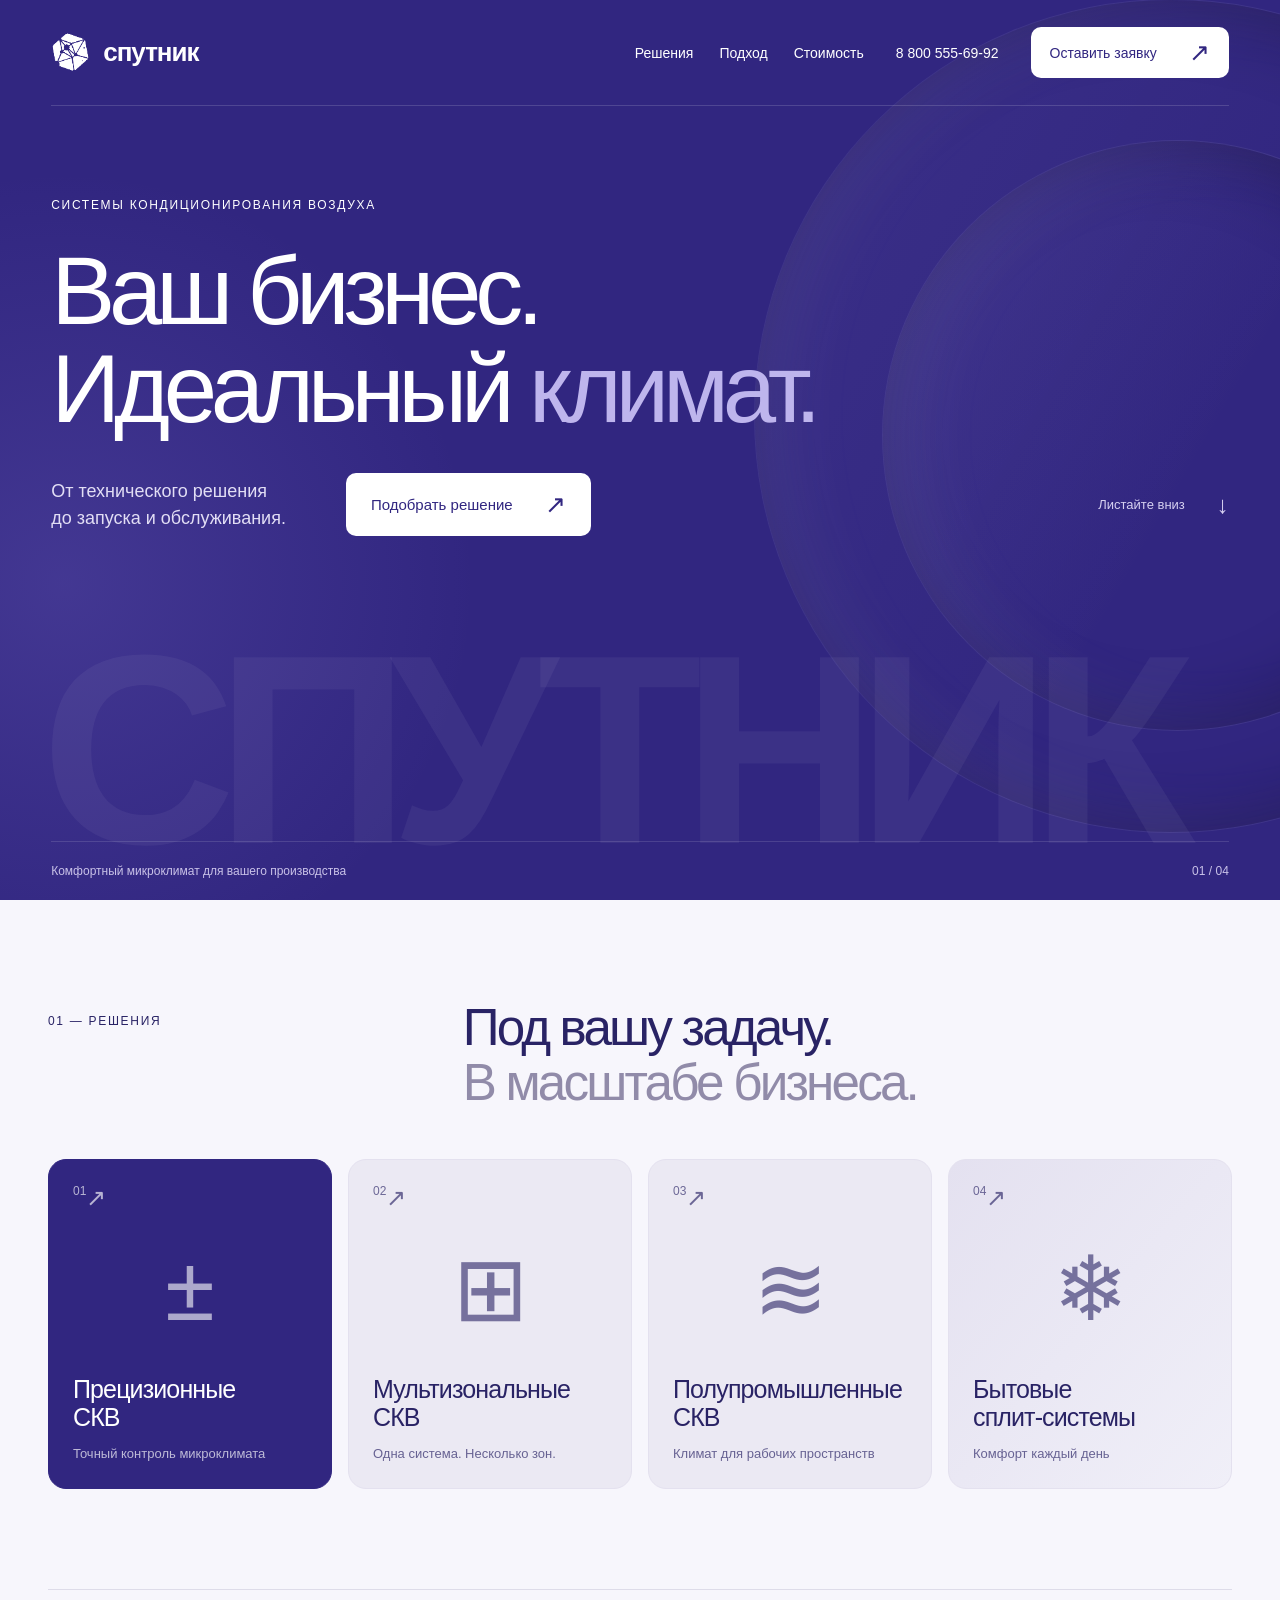
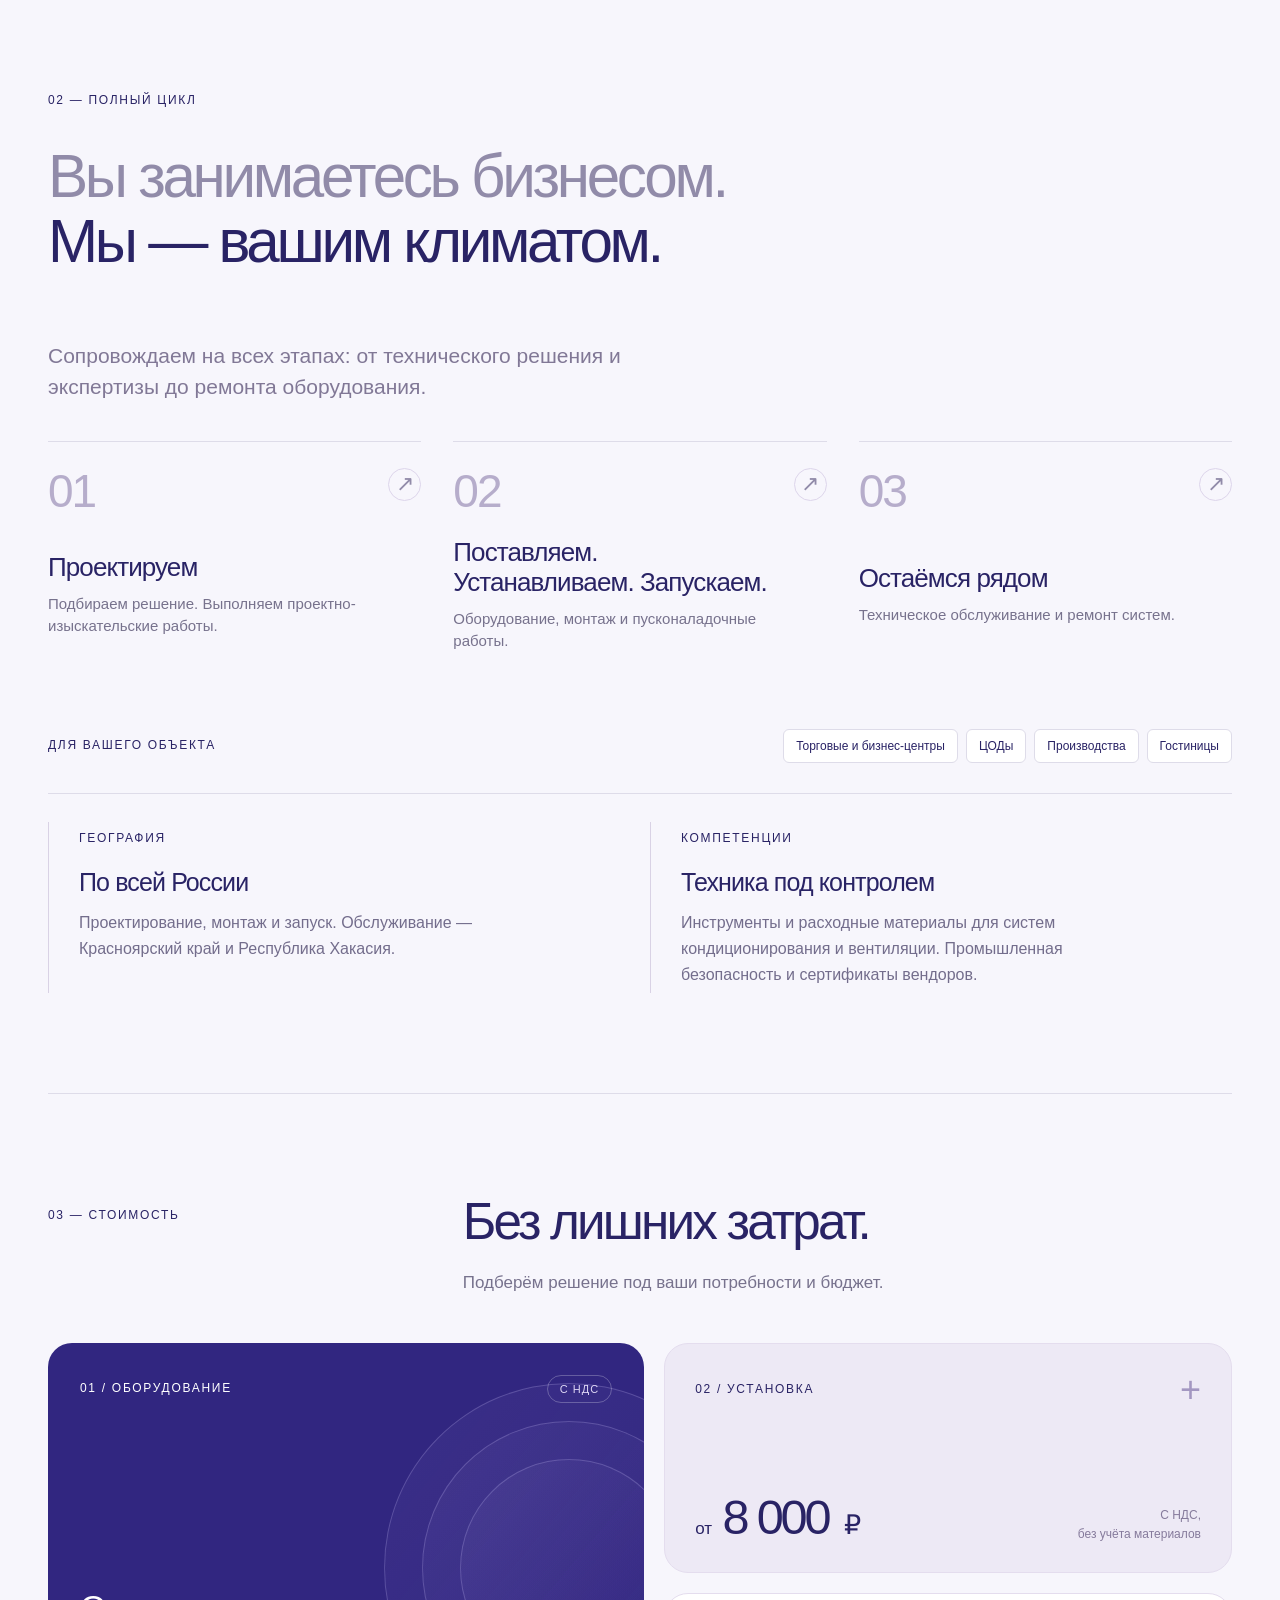
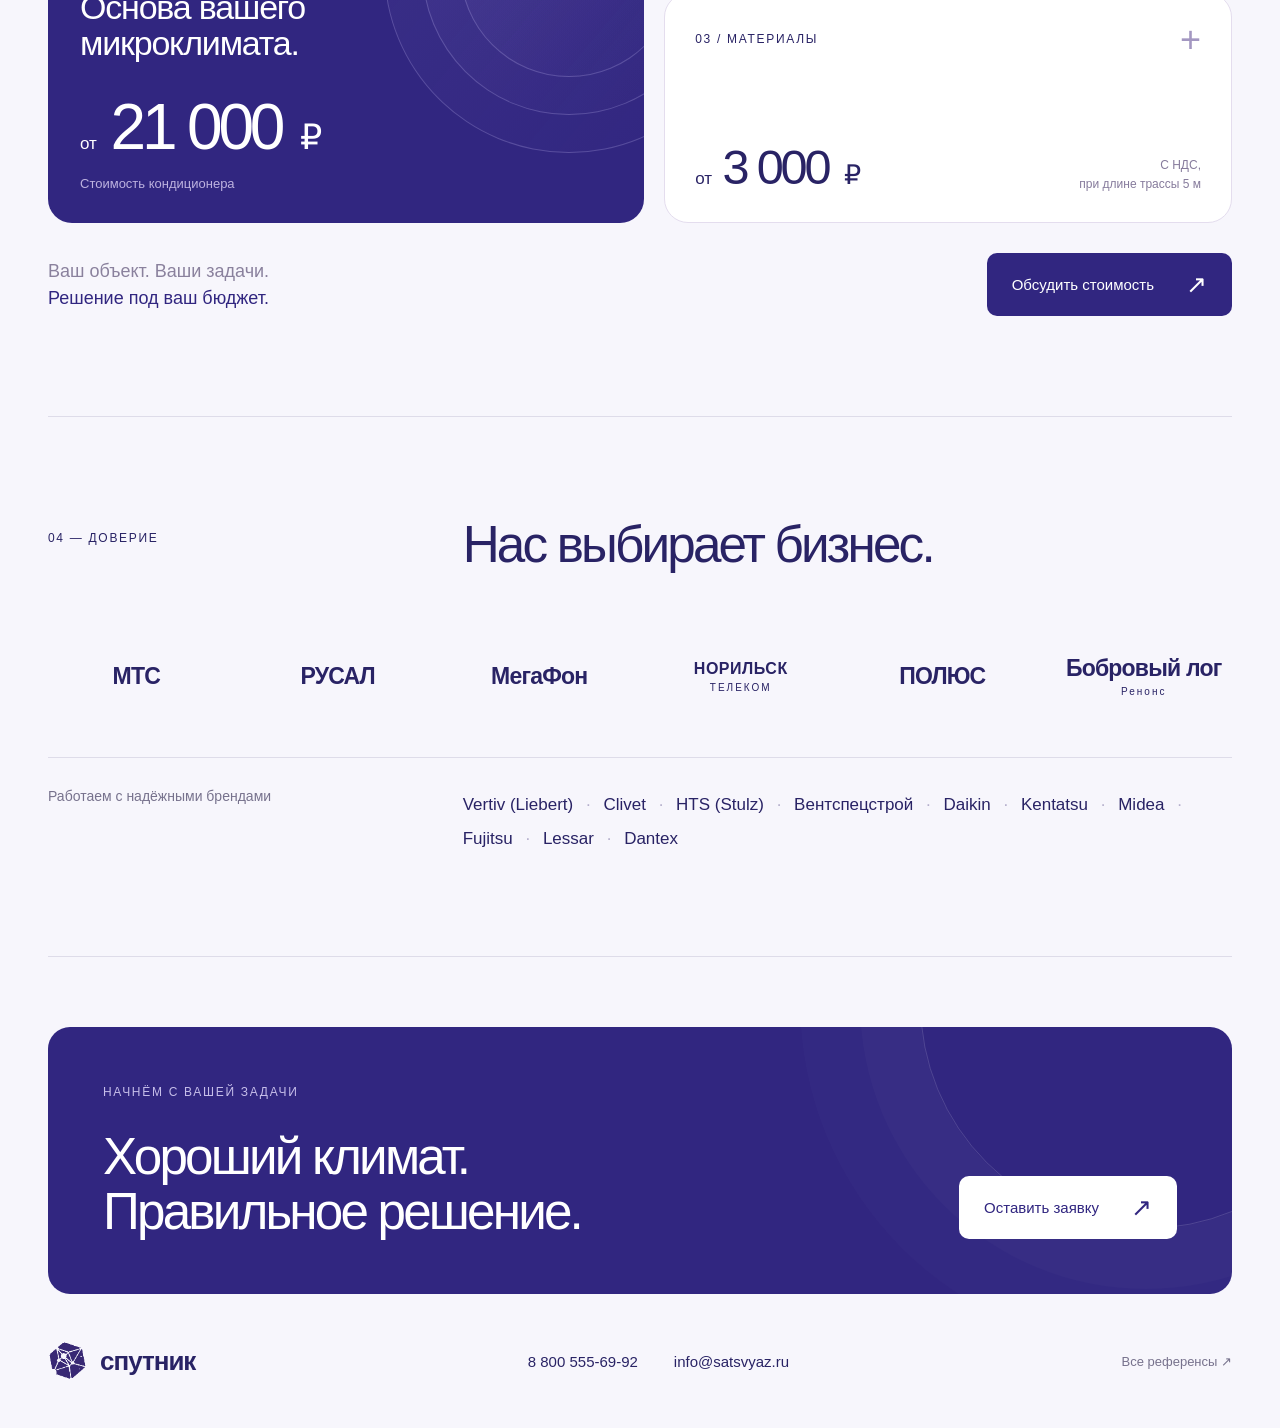
==== commit f1116d83: "1" ====
--- a/reference-1.html
+++ b/reference-1.html
@@ -13,7 +13,7 @@
   <section class="hero" id="top">
     <div class="orb orb-one" aria-hidden="true"></div><div class="orb orb-two" aria-hidden="true"></div>
     <header class="header">
-      <a class="logo" href="#top" aria-label="Спутник — начало"><svg class="brand-mark" viewBox="0 0 80 80" aria-hidden="true"><defs><mask id="mark-cut"><path fill="white" d="M32 4 65 17 74 55 46 77 13 65 5 29Z"/><g fill="none" stroke="black" stroke-width="1.4"><path d="m32 4 3 25 30-12-18 31 27 7-39-26-22 36 34-17-1 29M5 29l30 0 12 19-15-44M13 65l-1-18 23-18 11 48M12 47l62 8M18 15l17 14"/></g><g fill="black"><circle cx="35" cy="29" r="6"/><circle cx="47" cy="48" r="3.2"/><circle cx="12" cy="47" r="2.7"/><circle cx="13" cy="65" r="4.7"/><circle cx="65" cy="17" r="2"/></g></mask></defs><path fill="currentColor" mask="url(#mark-cut)" d="M0 0h80v80H0z"/></svg> <span>спутник</span></a>
+      <a class="logo" href="#top" aria-label="Спутник — начало"><img class="brand-mark" src="sputnik-logo.png" alt=""> <span>спутник</span></a>
       <nav aria-label="Основная навигация"><a href="#solutions">Решения</a><a href="#approach">Подход</a><a href="#prices">Стоимость</a></nav>
       <a class="header-phone" href="tel:88005556992">8 800 555-69-92</a>
       <button class="button button-light header-cta" data-inquiry>Оставить заявку <span>↗</span></button>
@@ -40,11 +40,6 @@
       <span class="eyebrow reveal">02 — ПОЛНЫЙ ЦИКЛ</span>
       <h2 class="statement reveal"><span class="muted">Вы занимаетесь бизнесом.</span><br>Мы — вашим климатом.</h2>
       <div class="cycle-layout">
-        <div class="cycle-visual reveal">
-          <span class="eyebrow">ЕДИНАЯ СИСТЕМА РАБОТЫ</span>
-          <div class="cycle-orbit" aria-hidden="true"><div class="orbit-track"></div><div class="orbit-track orbit-inner"></div><div class="orbit-runner"></div><div class="cycle-core"><svg class="brand-mark" viewBox="0 0 80 80" aria-hidden="true"><defs><mask id="mark-cut-cycle"><path fill="white" d="M32 4 65 17 74 55 46 77 13 65 5 29Z"/><g fill="none" stroke="black" stroke-width="1.4"><path d="m32 4 3 25 30-12-18 31 27 7-39-26-22 36 34-17-1 29M5 29l30 0 12 19-15-44M13 65l-1-18 23-18 11 48M12 47l62 8M18 15l17 14"/></g><g fill="black"><circle cx="35" cy="29" r="6"/><circle cx="47" cy="48" r="3.2"/><circle cx="12" cy="47" r="2.7"/><circle cx="13" cy="65" r="4.7"/><circle cx="65" cy="17" r="2"/></g></mask></defs><path fill="currentColor" mask="url(#mark-cut-cycle)" d="M0 0h80v80H0z"/></svg></div><span class="orbit-label label-one">Проект</span><span class="orbit-label label-two">Запуск</span><span class="orbit-label label-three">Сервис</span></div>
-          <div class="cycle-caption"><span>От идеи<br>до эксплуатации.</span><span class="cycle-infinity" aria-hidden="true">∞</span></div>
-        </div>
         <div class="cycle-details">
           <p class="cycle-description reveal">Сопровождаем на всех этапах: от технического решения и экспертизы до ремонта оборудования.</p>
           <div class="steps">
@@ -78,7 +73,7 @@
       <div class="brands reveal"><p>Работаем с надёжными брендами</p><div>Vertiv (Liebert) <i>·</i> Clivet <i>·</i> HTS (Stulz) <i>·</i> Вентспецстрой <i>·</i> Daikin <i>·</i> Kentatsu <i>·</i> Midea <i>·</i> Fujitsu <i>·</i> Lessar <i>·</i> Dantex</div></div>
     </section>
     <section class="contact reveal"><div><span class="eyebrow">НАЧНЁМ С ВАШЕЙ ЗАДАЧИ</span><h2>Хороший климат.<br>Правильное решение.</h2></div><button class="button button-light" data-inquiry>Оставить заявку <span>↗</span></button></section>
-    <footer><a class="logo" href="#top"><svg class="brand-mark" viewBox="0 0 80 80" aria-hidden="true"><defs><mask id="mark-cut-footer"><path fill="white" d="M32 4 65 17 74 55 46 77 13 65 5 29Z"/><g fill="none" stroke="black" stroke-width="1.4"><path d="m32 4 3 25 30-12-18 31 27 7-39-26-22 36 34-17-1 29M5 29l30 0 12 19-15-44M13 65l-1-18 23-18 11 48M12 47l62 8M18 15l17 14"/></g><g fill="black"><circle cx="35" cy="29" r="6"/><circle cx="47" cy="48" r="3.2"/><circle cx="12" cy="47" r="2.7"/><circle cx="13" cy="65" r="4.7"/><circle cx="65" cy="17" r="2"/></g></mask></defs><path fill="currentColor" mask="url(#mark-cut-footer)" d="M0 0h80v80H0z"/></svg> <span>спутник</span></a><div><a href="tel:88005556992">8 800 555-69-92</a><a href="mailto:info@satsvyaz.ru">info@satsvyaz.ru</a></div><a class="back" href="index.html">Все референсы ↗</a></footer>
+    <footer><a class="logo" href="#top"><img class="brand-mark" src="sputnik-logo.png" alt=""> <span>спутник</span></a><div><a href="tel:88005556992">8 800 555-69-92</a><a href="mailto:info@satsvyaz.ru">info@satsvyaz.ru</a></div><a class="back" href="index.html">Все референсы ↗</a></footer>
   </main>
   <dialog id="inquiry" aria-labelledby="form-title">
     <button class="close-modal" aria-label="Закрыть форму">×</button>
--- a/reference-1.css
+++ b/reference-1.css
@@ -65,3 +65,17 @@
 @media(max-width:1100px){.cycle-layout{gap:30px}.cycle-visual{padding:24px;min-height:460px}.cycle-details .step h3{font-size:24px}.cycle-details .step{gap:15px}.cycle-description{font-size:18px}.component-bottom{align-items:start;flex-direction:column;gap:12px}.component-bottom p{text-align:left}.component-bottom p br{display:none}.object-types{align-items:start;flex-direction:column}.price-orbits{right:-180px}.equipment-price{min-height:470px}}
 @media(max-width:700px){.brand-mark{width:32px;height:35px}.logo{gap:8px}.cycle-layout{grid-template-columns:1fr;gap:30px}.cycle-visual{min-height:400px;padding:24px}.cycle-orbit{max-width:285px}.cycle-caption>span:first-child{font-size:26px}.cycle-description{margin-bottom:20px}.cycle-details .step{padding:24px 0}.cycle-details .step-index{font-size:30px;min-width:34px}.cycle-details .step h3{font-size:23px}.cycle-details .step p{font-size:14px}.cycle-details .step-arrow{width:28px;height:28px}.object-types{padding:20px 0;margin-top:5px}.object-types .tags{gap:7px}.object-types .tags span{font-size:11px;padding:8px}.approach .fact{padding:6px 20px}.approach .facts-grid{gap:28px}.pricing-composition{grid-template-columns:1fr;gap:14px}.equipment-price{min-height:415px;padding:26px;border-radius:20px}.equipment-bottom h3{font-size:32px}.equipment-bottom .price-amount{font-size:64px}.price-orbits{width:310px;height:310px;top:25px;right:-130px}.price-components{gap:14px}.component-price{padding:24px;border-radius:20px;gap:30px}.component-bottom{flex-direction:row;align-items:end;gap:10px}.component-bottom .price-amount{font-size:43px}.component-bottom p{font-size:11px;max-width:110px;text-align:right}.component-bottom p br{display:block}.pricing-bottom{align-items:start;flex-direction:column;padding-top:25px}.pricing-bottom .button{width:100%}}
 @media(prefers-reduced-motion:reduce){.orbit-inner,.orbit-runner,.cycle-core,.price-orbits{animation:none!important}}
+
+/* Original raster logo and a direct, three-stage process layout. */
+.brand-mark{object-fit:contain;width:40px;height:44px}
+footer .brand-mark{filter:brightness(0) saturate(100%) invert(17%) sepia(37%) saturate(2741%) hue-rotate(232deg) brightness(91%) contrast(98%)}
+.cycle-layout{display:block}
+.cycle-description{max-width:680px;margin-bottom:38px}
+.cycle-details .steps{display:grid;grid-template-columns:repeat(3,minmax(0,1fr));gap:32px}
+.cycle-details .step{display:grid;grid-template-columns:1fr auto;gap:24px;padding:26px 0}
+.cycle-details .step-index{grid-column:1;font-size:46px}
+.cycle-details .step>div{grid-column:1/-1;grid-row:2}
+.cycle-details .step-arrow{grid-column:2;grid-row:1}
+.cycle-details .step h3{font-size:26px}
+.cycle-details .step p{max-width:340px}
+@media(max-width:700px){.brand-mark{width:32px;height:35px}.cycle-details .steps{grid-template-columns:1fr;gap:0}.cycle-details .step{grid-template-columns:36px 1fr 28px;gap:16px}.cycle-details .step-index{font-size:30px}.cycle-details .step>div{grid-column:2;grid-row:1}.cycle-details .step-arrow{grid-column:3}.cycle-details .step h3{font-size:23px}}
